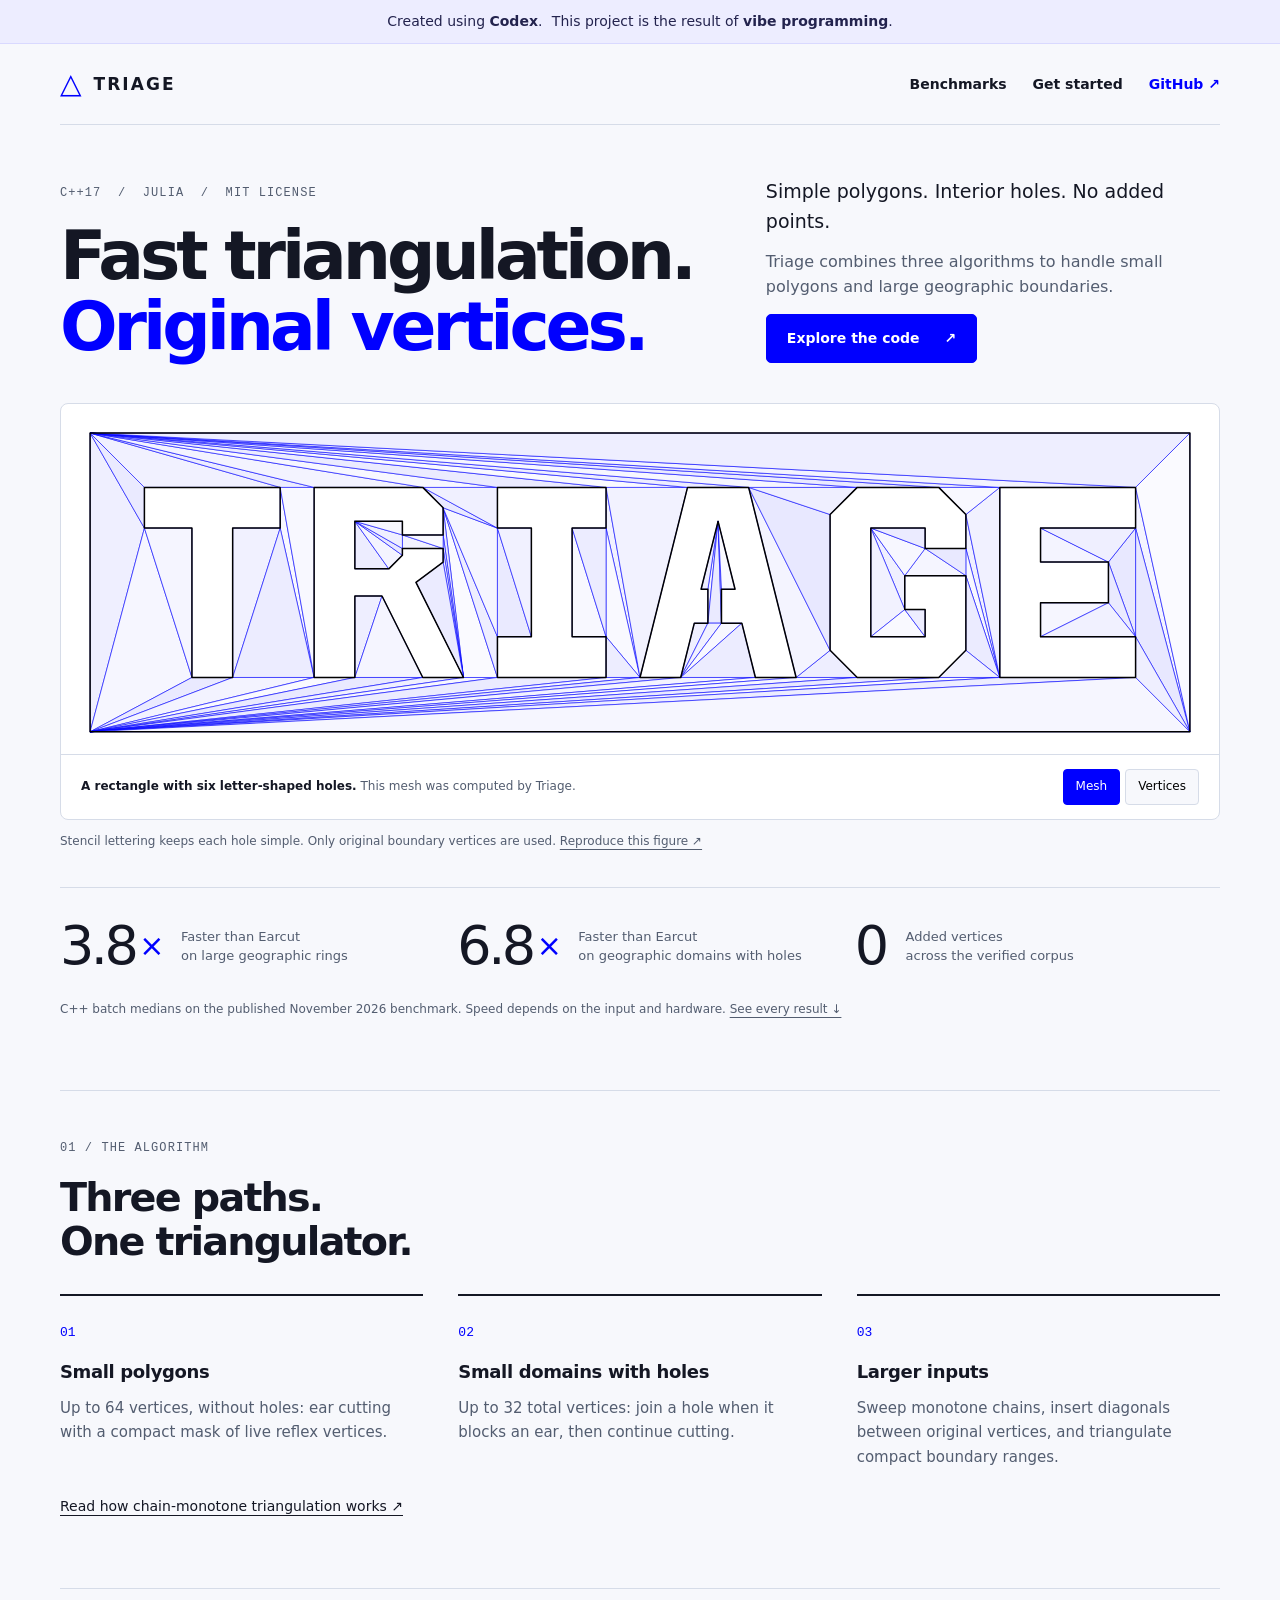
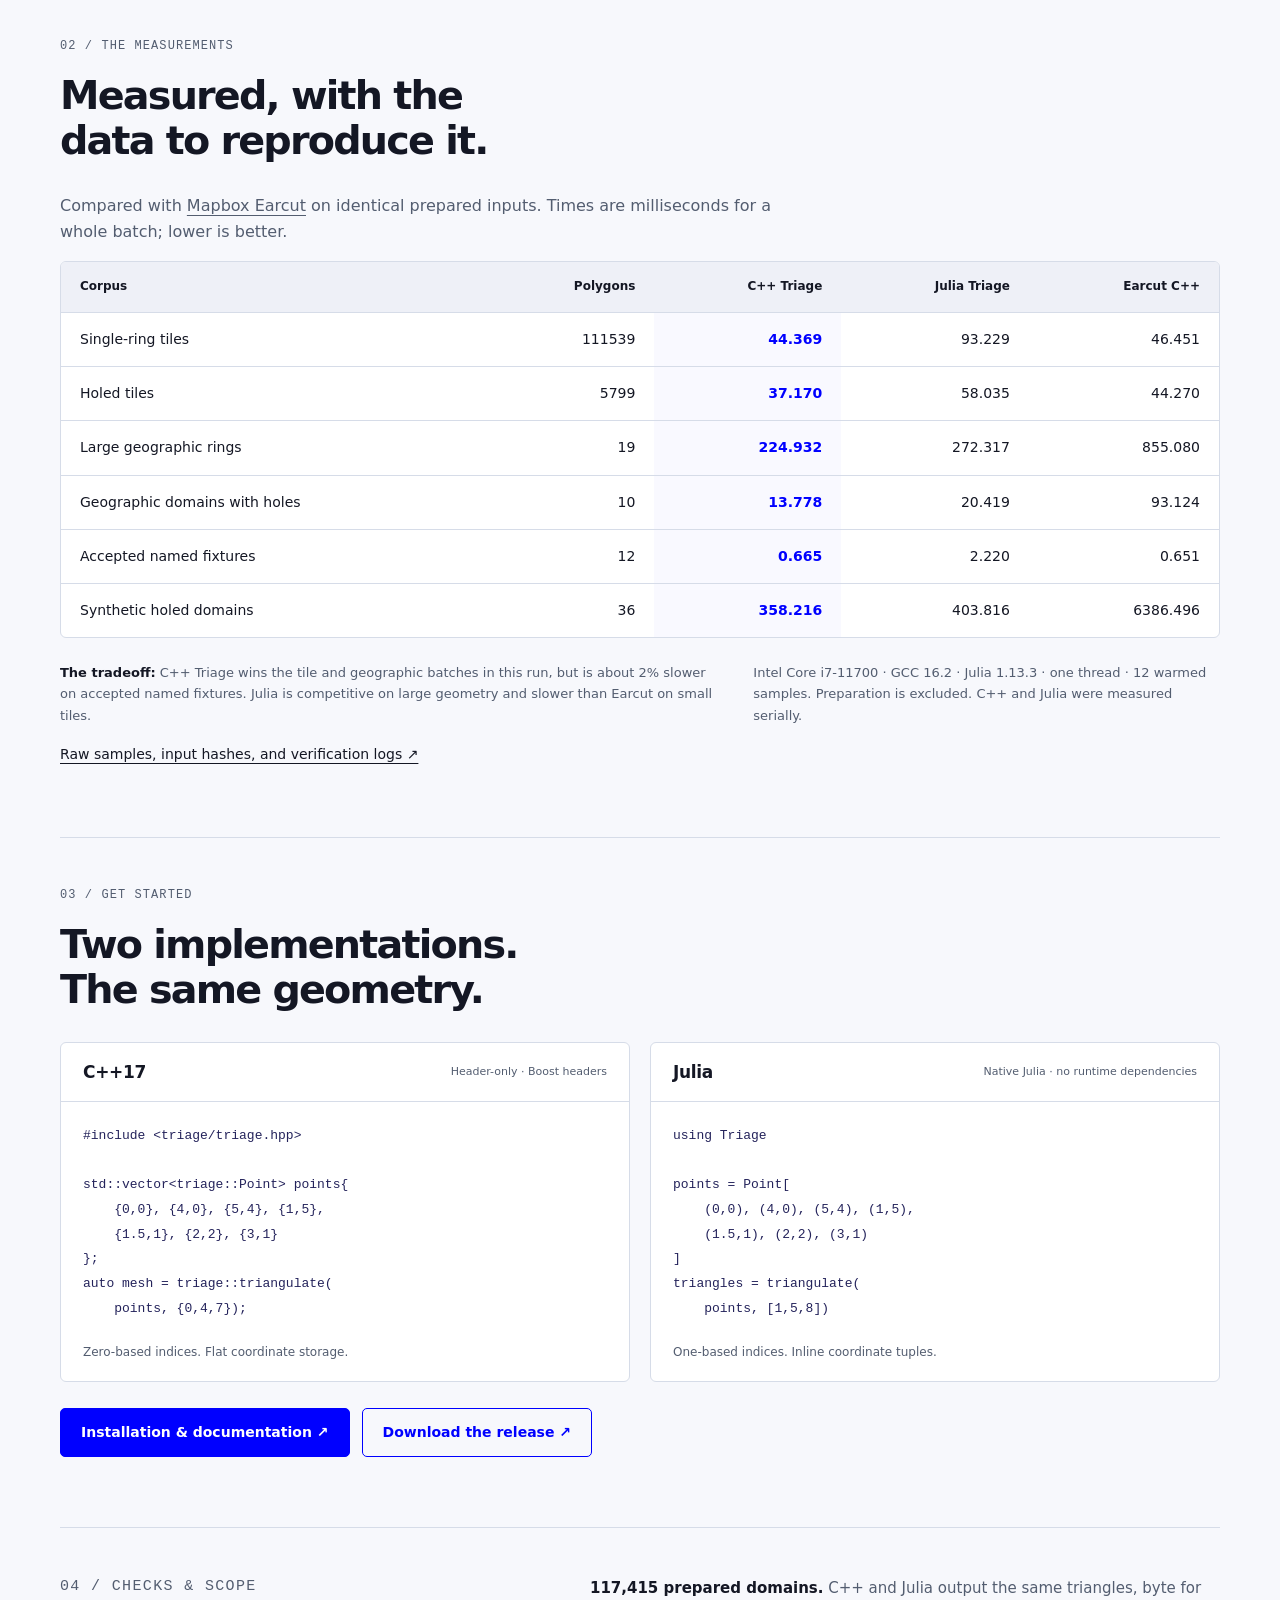
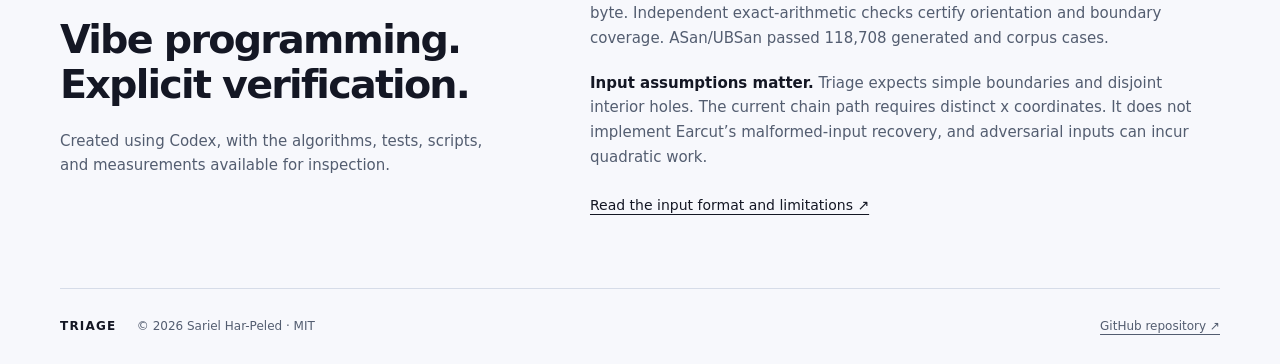
==== docs/index.html @ 186586c7 "Add Triage-computed letter-hole graphic and GitHub Pages site with Codex attribution" ====
<!doctype html>
<html lang="en">
<head>
  <meta charset="utf-8">
  <meta name="viewport" content="width=device-width,initial-scale=1">
  <title>Triage — fast triangulation in C++ and Julia</title>
  <meta name="description" content="Original-vertex polygon triangulation in C++ and Julia. Created using Codex, through vibe programming, with reproducible correctness checks and benchmarks.">
  <meta name="theme-color" content="#f7f8fc">
  <link rel="icon" href="data:image/svg+xml,%3Csvg xmlns='http://www.w3.org/2000/svg' viewBox='0 0 32 32'%3E%3Cpath d='M3 27L16 4l13 23Z' fill='blue'/%3E%3C/svg%3E">
  <link rel="stylesheet" href="assets/site.css">
  <script src="assets/site.js" defer></script>
</head>
<body>
  <div class="attribution"><span>Created using <strong>Codex</strong>.</span> This project is the result of <strong>vibe programming</strong>.</div>
  <div class="page">
    <header>
      <a class="brand" href="./" aria-label="Triage home"><span class="brand-mark" aria-hidden="true">△</span> TRIAGE</a>
      <nav aria-label="Main navigation"><a href="#results">Benchmarks</a><a href="#start">Get started</a><a class="repo-link" href="https://github.com/sarielhp/triage">GitHub ↗</a></nav>
    </header>
    <main>
      <section class="hero" aria-labelledby="title">
        <div class="hero-heading">
          <div><p class="eyebrow">C++17 &nbsp;/&nbsp; JULIA &nbsp;/&nbsp; MIT LICENSE</p><h1 id="title">Fast triangulation.<br><span>Original vertices.</span></h1></div>
          <div class="hero-intro"><p>Simple polygons. Interior holes. No added points.</p><p>Triage combines three algorithms to handle small polygons and large geographic boundaries.</p><a class="button primary" href="https://github.com/sarielhp/triage">Explore the code <span aria-hidden="true">↗</span></a></div>
        </div>
        <figure class="wordmark">
          <div class="drawing"><svg xmlns="http://www.w3.org/2000/svg" viewBox="-0.15 -0.15 40.8 11.3" role="img" aria-labelledby="wordmark-title wordmark-desc">
<title id="wordmark-title">TRIAGE, cut out of a triangulated rectangle</title>
<desc id="wordmark-desc">Six stencil letters are polygon holes. Triage computed 99 triangles using 89 original vertices, with no added points.</desc>
<rect x="0" y="0" width="40.5" height="11" fill="white"/>
<g class="mesh" stroke="blue" stroke-width="0.022" stroke-linejoin="round">
<polygon points="0.0,11.0 2.0,3.5 0.0,0.0" fill="rgb(239,239,255)"/>
<polygon points="0.0,11.0 3.75,9.0 2.0,3.5" fill="rgb(246,246,255)"/>
<polygon points="0.0,11.0 5.25,9.0 3.75,9.0" fill="rgb(234,234,255)"/>
<polygon points="5.25,9.0 7.0,3.5 5.25,3.5" fill="rgb(241,241,255)"/>
<polygon points="7.0,3.5 8.25,9.0 7.0,2.0" fill="rgb(248,248,255)"/>
<polygon points="5.25,9.0 8.25,9.0 7.0,3.5" fill="rgb(236,236,255)"/>
<polygon points="0.0,11.0 8.25,9.0 5.25,9.0" fill="rgb(243,243,255)"/>
<polygon points="0.0,11.0 9.75,9.0 8.25,9.0" fill="rgb(250,250,255)"/>
<polygon points="9.75,9.0 10.75,6.0 9.75,6.0" fill="rgb(238,238,255)"/>
<polygon points="9.75,9.0 12.25,9.0 10.75,6.0" fill="rgb(245,245,255)"/>
<polygon points="0.0,11.0 12.25,9.0 9.75,9.0" fill="rgb(233,233,255)"/>
<polygon points="0.0,11.0 13.75,9.0 12.25,9.0" fill="rgb(240,240,255)"/>
<polygon points="0.0,11.0 15.0,9.0 13.75,9.0" fill="rgb(247,247,255)"/>
<polygon points="0.0,11.0 19.0,9.0 15.0,9.0" fill="rgb(235,235,255)"/>
<polygon points="19.0,3.5 20.25,9.0 19.0,2.0" fill="rgb(242,242,255)"/>
<polygon points="19.0,7.5 20.25,9.0 19.0,3.5" fill="rgb(249,249,255)"/>
<polygon points="19.0,9.0 20.25,9.0 19.0,7.5" fill="rgb(237,237,255)"/>
<polygon points="0.0,11.0 20.25,9.0 19.0,9.0" fill="rgb(244,244,255)"/>
<polygon points="0.0,11.0 21.75,9.0 20.25,9.0" fill="rgb(232,232,255)"/>
<polygon points="21.75,9.0 22.75,7.0 22.25,7.0" fill="rgb(239,239,255)"/>
<polygon points="22.75,7.0 23.125,3.25 22.75,5.75" fill="rgb(246,246,255)"/>
<polygon points="22.75,7.0 23.25,7.0 23.125,3.25" fill="rgb(234,234,255)"/>
<polygon points="21.75,9.0 23.25,7.0 22.75,7.0" fill="rgb(241,241,255)"/>
<polygon points="21.75,9.0 24.0,7.0 23.25,7.0" fill="rgb(248,248,255)"/>
<polygon points="21.75,9.0 24.5,9.0 24.0,7.0" fill="rgb(236,236,255)"/>
<polygon points="0.0,11.0 24.5,9.0 21.75,9.0" fill="rgb(243,243,255)"/>
<polygon points="0.0,11.0 26.0,9.0 24.5,9.0" fill="rgb(250,250,255)"/>
<polygon points="26.0,9.0 28.25,9.0 27.25,8.0" fill="rgb(238,238,255)"/>
<polygon points="0.0,11.0 28.25,9.0 26.0,9.0" fill="rgb(245,245,255)"/>
<polygon points="0.0,11.0 31.25,9.0 28.25,9.0" fill="rgb(233,233,255)"/>
<polygon points="32.25,4.25 33.5,9.0 32.25,3.0" fill="rgb(240,240,255)"/>
<polygon points="32.25,5.25 33.5,9.0 32.25,4.25" fill="rgb(247,247,255)"/>
<polygon points="32.25,8.0 33.5,9.0 32.25,5.25" fill="rgb(235,235,255)"/>
<polygon points="31.25,9.0 33.5,9.0 32.25,8.0" fill="rgb(242,242,255)"/>
<polygon points="0.0,11.0 33.5,9.0 31.25,9.0" fill="rgb(249,249,255)"/>
<polygon points="0.0,11.0 38.5,9.0 33.5,9.0" fill="rgb(237,237,255)"/>
<polygon points="40.5,11.0 38.5,2.0 38.5,3.5" fill="rgb(244,244,255)"/>
<polygon points="40.5,11.0 38.5,3.5 38.5,7.5" fill="rgb(232,232,255)"/>
<polygon points="40.5,11.0 38.5,7.5 38.5,9.0" fill="rgb(239,239,255)"/>
<polygon points="40.5,11.0 38.5,9.0 0.0,11.0" fill="rgb(246,246,255)"/>
<polygon points="0.0,0.0 2.0,3.5 2.0,2.0" fill="rgb(234,234,255)"/>
<polygon points="0.0,0.0 2.0,2.0 7.0,2.0" fill="rgb(241,241,255)"/>
<polygon points="7.0,2.0 8.25,9.0 8.25,2.0" fill="rgb(248,248,255)"/>
<polygon points="0.0,0.0 7.0,2.0 8.25,2.0" fill="rgb(236,236,255)"/>
<polygon points="0.0,0.0 8.25,2.0 12.25,2.0" fill="rgb(243,243,255)"/>
<polygon points="13.0,2.75 13.75,9.0 15.0,9.0" fill="rgb(250,250,255)"/>
<polygon points="13.0,2.75 15.0,9.0 15.0,7.5" fill="rgb(238,238,255)"/>
<polygon points="13.0,2.75 15.0,7.5 15.0,3.5" fill="rgb(245,245,255)"/>
<polygon points="12.25,2.0 13.0,2.75 15.0,3.5" fill="rgb(233,233,255)"/>
<polygon points="12.25,2.0 15.0,3.5 15.0,2.0" fill="rgb(240,240,255)"/>
<polygon points="0.0,0.0 12.25,2.0 15.0,2.0" fill="rgb(247,247,255)"/>
<polygon points="0.0,0.0 15.0,2.0 19.0,2.0" fill="rgb(235,235,255)"/>
<polygon points="19.0,2.0 20.25,9.0 22.0,2.0" fill="rgb(242,242,255)"/>
<polygon points="0.0,0.0 19.0,2.0 22.0,2.0" fill="rgb(249,249,255)"/>
<polygon points="0.0,0.0 22.0,2.0 24.25,2.0" fill="rgb(237,237,255)"/>
<polygon points="24.25,2.0 26.0,9.0 27.25,8.0" fill="rgb(244,244,255)"/>
<polygon points="24.25,2.0 27.25,8.0 27.25,3.0" fill="rgb(232,232,255)"/>
<polygon points="24.25,2.0 27.25,3.0 28.25,2.0" fill="rgb(239,239,255)"/>
<polygon points="0.0,0.0 24.25,2.0 28.25,2.0" fill="rgb(246,246,255)"/>
<polygon points="0.0,0.0 28.25,2.0 31.25,2.0" fill="rgb(234,234,255)"/>
<polygon points="32.25,3.0 33.5,9.0 33.5,2.0" fill="rgb(241,241,255)"/>
<polygon points="31.25,2.0 32.25,3.0 33.5,2.0" fill="rgb(248,248,255)"/>
<polygon points="0.0,0.0 31.25,2.0 33.5,2.0" fill="rgb(236,236,255)"/>
<polygon points="0.0,0.0 33.5,2.0 38.5,2.0" fill="rgb(243,243,255)"/>
<polygon points="40.5,0.0 38.5,2.0 40.5,11.0" fill="rgb(250,250,255)"/>
<polygon points="40.5,0.0 0.0,0.0 38.5,2.0" fill="rgb(238,238,255)"/>
<polygon points="3.75,3.5 2.0,3.5 3.75,9.0" fill="rgb(245,245,255)"/>
<polygon points="13.75,9.0 13.0,2.75 13.0,3.75" fill="rgb(233,233,255)"/>
<polygon points="13.75,9.0 13.0,3.75 13.0,4.25" fill="rgb(240,240,255)"/>
<polygon points="13.75,9.0 13.0,4.25 13.0,4.75" fill="rgb(247,247,255)"/>
<polygon points="13.75,9.0 13.0,4.75 12.0,5.5" fill="rgb(235,235,255)"/>
<polygon points="13.0,4.25 11.5,3.75 11.5,4.25" fill="rgb(242,242,255)"/>
<polygon points="13.0,3.75 11.5,3.75 13.0,4.25" fill="rgb(249,249,255)"/>
<polygon points="11.0,5.0 9.75,3.25 9.75,5.0" fill="rgb(237,237,255)"/>
<polygon points="9.75,3.25 11.0,5.0 11.5,4.5" fill="rgb(244,244,255)"/>
<polygon points="9.75,3.25 11.5,4.5 11.5,4.25" fill="rgb(232,232,255)"/>
<polygon points="9.75,3.25 11.5,4.25 11.5,3.75" fill="rgb(239,239,255)"/>
<polygon points="11.5,3.25 9.75,3.25 11.5,3.75" fill="rgb(246,246,255)"/>
<polygon points="16.25,7.5 15.0,3.5 15.0,7.5" fill="rgb(234,234,255)"/>
<polygon points="16.25,3.5 15.0,3.5 16.25,7.5" fill="rgb(241,241,255)"/>
<polygon points="19.0,7.5 17.75,3.5 17.75,7.5" fill="rgb(248,248,255)"/>
<polygon points="19.0,3.5 17.75,3.5 19.0,7.5" fill="rgb(236,236,255)"/>
<polygon points="23.125,3.25 23.25,7.0 23.25,5.75" fill="rgb(243,243,255)"/>
<polygon points="23.75,5.75 23.125,3.25 23.25,5.75" fill="rgb(250,250,255)"/>
<polygon points="23.125,3.25 22.5,5.75 22.75,5.75" fill="rgb(238,238,255)"/>
<polygon points="32.25,5.25 30.75,4.25 30.0,5.25" fill="rgb(245,245,255)"/>
<polygon points="32.25,4.25 30.75,4.25 32.25,5.25" fill="rgb(233,233,255)"/>
<polygon points="28.75,3.5 30.0,6.5 30.0,5.25" fill="rgb(240,240,255)"/>
<polygon points="28.75,3.5 30.0,5.25 30.75,4.25" fill="rgb(247,247,255)"/>
<polygon points="30.75,3.5 28.75,3.5 30.75,4.25" fill="rgb(235,235,255)"/>
<polygon points="28.75,7.5 30.0,6.5 28.75,3.5" fill="rgb(242,242,255)"/>
<polygon points="30.75,7.5 30.0,6.5 28.75,7.5" fill="rgb(249,249,255)"/>
<polygon points="30.75,6.5 30.0,6.5 30.75,7.5" fill="rgb(237,237,255)"/>
<polygon points="37.5,4.75 35.0,3.5 35.0,4.75" fill="rgb(244,244,255)"/>
<polygon points="38.5,3.5 37.5,4.75 38.5,7.5" fill="rgb(232,232,255)"/>
<polygon points="38.5,3.5 35.0,3.5 37.5,4.75" fill="rgb(239,239,255)"/>
<polygon points="35.0,7.5 37.5,6.25 35.0,6.25" fill="rgb(246,246,255)"/>
<polygon points="38.5,7.5 37.5,4.75 37.5,6.25" fill="rgb(234,234,255)"/>
<polygon points="38.5,7.5 37.5,6.25 35.0,7.5" fill="rgb(241,241,255)"/>
</g><g class="boundary" fill="none" stroke="black" stroke-width="0.055" stroke-linejoin="round">
<polygon points="0.0,11.0 40.5,11.0 40.5,0.0 0.0,0.0"/>
<polygon points="2.0,2.0 7.0,2.0 7.0,3.5 5.25,3.5 5.25,9.0 3.75,9.0 3.75,3.5 2.0,3.5"/>
<polygon points="8.25,2.0 12.25,2.0 13.0,2.75 13.0,3.75 11.5,3.75 11.5,3.25 9.75,3.25 9.75,5.0 11.0,5.0 11.5,4.5 11.5,4.25 13.0,4.25 13.0,4.75 12.0,5.5 13.75,9.0 12.25,9.0 10.75,6.0 9.75,6.0 9.75,9.0 8.25,9.0"/>
<polygon points="15.0,7.5 16.25,7.5 16.25,3.5 15.0,3.5 15.0,2.0 19.0,2.0 19.0,3.5 17.75,3.5 17.75,7.5 19.0,7.5 19.0,9.0 15.0,9.0"/>
<polygon points="22.0,2.0 24.25,2.0 26.0,9.0 24.5,9.0 24.0,7.0 23.25,7.0 23.25,5.75 23.75,5.75 23.125,3.25 22.5,5.75 22.75,5.75 22.75,7.0 22.25,7.0 21.75,9.0 20.25,9.0"/>
<polygon points="32.25,4.25 30.75,4.25 30.75,3.5 28.75,3.5 28.75,7.5 30.75,7.5 30.75,6.5 30.0,6.5 30.0,5.25 32.25,5.25 32.25,8.0 31.25,9.0 28.25,9.0 27.25,8.0 27.25,3.0 28.25,2.0 31.25,2.0 32.25,3.0"/>
<polygon points="33.5,2.0 38.5,2.0 38.5,3.5 35.0,3.5 35.0,4.75 37.5,4.75 37.5,6.25 35.0,6.25 35.0,7.5 38.5,7.5 38.5,9.0 33.5,9.0"/>
</g><g class="vertices" fill="blue" style="display:none">
<circle cx="0.0" cy="11.0" r="0.07"/>
<circle cx="40.5" cy="11.0" r="0.07"/>
<circle cx="40.5" cy="0.0" r="0.07"/>
<circle cx="0.0" cy="0.0" r="0.07"/>
<circle cx="2.0" cy="2.0" r="0.07"/>
<circle cx="7.0" cy="2.0" r="0.07"/>
<circle cx="7.0" cy="3.5" r="0.07"/>
<circle cx="5.25" cy="3.5" r="0.07"/>
<circle cx="5.25" cy="9.0" r="0.07"/>
<circle cx="3.75" cy="9.0" r="0.07"/>
<circle cx="3.75" cy="3.5" r="0.07"/>
<circle cx="2.0" cy="3.5" r="0.07"/>
<circle cx="8.25" cy="2.0" r="0.07"/>
<circle cx="12.25" cy="2.0" r="0.07"/>
<circle cx="13.0" cy="2.75" r="0.07"/>
<circle cx="13.0" cy="3.75" r="0.07"/>
<circle cx="11.5" cy="3.75" r="0.07"/>
<circle cx="11.5" cy="3.25" r="0.07"/>
<circle cx="9.75" cy="3.25" r="0.07"/>
<circle cx="9.75" cy="5.0" r="0.07"/>
<circle cx="11.0" cy="5.0" r="0.07"/>
<circle cx="11.5" cy="4.5" r="0.07"/>
<circle cx="11.5" cy="4.25" r="0.07"/>
<circle cx="13.0" cy="4.25" r="0.07"/>
<circle cx="13.0" cy="4.75" r="0.07"/>
<circle cx="12.0" cy="5.5" r="0.07"/>
<circle cx="13.75" cy="9.0" r="0.07"/>
<circle cx="12.25" cy="9.0" r="0.07"/>
<circle cx="10.75" cy="6.0" r="0.07"/>
<circle cx="9.75" cy="6.0" r="0.07"/>
<circle cx="9.75" cy="9.0" r="0.07"/>
<circle cx="8.25" cy="9.0" r="0.07"/>
<circle cx="15.0" cy="7.5" r="0.07"/>
<circle cx="16.25" cy="7.5" r="0.07"/>
<circle cx="16.25" cy="3.5" r="0.07"/>
<circle cx="15.0" cy="3.5" r="0.07"/>
<circle cx="15.0" cy="2.0" r="0.07"/>
<circle cx="19.0" cy="2.0" r="0.07"/>
<circle cx="19.0" cy="3.5" r="0.07"/>
<circle cx="17.75" cy="3.5" r="0.07"/>
<circle cx="17.75" cy="7.5" r="0.07"/>
<circle cx="19.0" cy="7.5" r="0.07"/>
<circle cx="19.0" cy="9.0" r="0.07"/>
<circle cx="15.0" cy="9.0" r="0.07"/>
<circle cx="22.0" cy="2.0" r="0.07"/>
<circle cx="24.25" cy="2.0" r="0.07"/>
<circle cx="26.0" cy="9.0" r="0.07"/>
<circle cx="24.5" cy="9.0" r="0.07"/>
<circle cx="24.0" cy="7.0" r="0.07"/>
<circle cx="23.25" cy="7.0" r="0.07"/>
<circle cx="23.25" cy="5.75" r="0.07"/>
<circle cx="23.75" cy="5.75" r="0.07"/>
<circle cx="23.125" cy="3.25" r="0.07"/>
<circle cx="22.5" cy="5.75" r="0.07"/>
<circle cx="22.75" cy="5.75" r="0.07"/>
<circle cx="22.75" cy="7.0" r="0.07"/>
<circle cx="22.25" cy="7.0" r="0.07"/>
<circle cx="21.75" cy="9.0" r="0.07"/>
<circle cx="20.25" cy="9.0" r="0.07"/>
<circle cx="32.25" cy="4.25" r="0.07"/>
<circle cx="30.75" cy="4.25" r="0.07"/>
<circle cx="30.75" cy="3.5" r="0.07"/>
<circle cx="28.75" cy="3.5" r="0.07"/>
<circle cx="28.75" cy="7.5" r="0.07"/>
<circle cx="30.75" cy="7.5" r="0.07"/>
<circle cx="30.75" cy="6.5" r="0.07"/>
<circle cx="30.0" cy="6.5" r="0.07"/>
<circle cx="30.0" cy="5.25" r="0.07"/>
<circle cx="32.25" cy="5.25" r="0.07"/>
<circle cx="32.25" cy="8.0" r="0.07"/>
<circle cx="31.25" cy="9.0" r="0.07"/>
<circle cx="28.25" cy="9.0" r="0.07"/>
<circle cx="27.25" cy="8.0" r="0.07"/>
<circle cx="27.25" cy="3.0" r="0.07"/>
<circle cx="28.25" cy="2.0" r="0.07"/>
<circle cx="31.25" cy="2.0" r="0.07"/>
<circle cx="32.25" cy="3.0" r="0.07"/>
<circle cx="33.5" cy="2.0" r="0.07"/>
<circle cx="38.5" cy="2.0" r="0.07"/>
<circle cx="38.5" cy="3.5" r="0.07"/>
<circle cx="35.0" cy="3.5" r="0.07"/>
<circle cx="35.0" cy="4.75" r="0.07"/>
<circle cx="37.5" cy="4.75" r="0.07"/>
<circle cx="37.5" cy="6.25" r="0.07"/>
<circle cx="35.0" cy="6.25" r="0.07"/>
<circle cx="35.0" cy="7.5" r="0.07"/>
<circle cx="38.5" cy="7.5" r="0.07"/>
<circle cx="38.5" cy="9.0" r="0.07"/>
<circle cx="33.5" cy="9.0" r="0.07"/>
</g></svg>
</div>
          <figcaption><span><strong>A rectangle with six letter-shaped holes.</strong> This mesh was computed by Triage.</span><span class="mesh-controls" hidden><button type="button" id="mesh-toggle" aria-pressed="true">Mesh</button><button type="button" id="vertices-toggle" aria-pressed="false">Vertices</button></span></figcaption>
        </figure>
        <p class="figure-note">Stencil lettering keeps each hole simple. Only original boundary vertices are used. <a href="https://github.com/sarielhp/triage/blob/main/julia/figures/triage-wordmark.jl">Reproduce this figure ↗</a></p>
        <div class="stats">
          <div><span class="stat-number">3.8<span>×</span></span><p>Faster than Earcut<br>on large geographic rings</p></div>
          <div><span class="stat-number">6.8<span>×</span></span><p>Faster than Earcut<br>on geographic domains with holes</p></div>
          <div><span class="stat-number">0</span><p>Added vertices<br>across the verified corpus</p></div>
        </div>
        <p class="measurement-note">C++ batch medians on the published November 2026 benchmark. Speed depends on the input and hardware. <a href="#results">See every result ↓</a></p>
      </section>
      <section id="method" class="section" aria-labelledby="method-title">
        <div class="section-heading"><p class="eyebrow">01 / THE ALGORITHM</p><h2 id="method-title">Three paths.<br>One triangulator.</h2></div>
        <div class="methods">
          <article><span class="method-number">01</span><h3>Small polygons</h3><p>Up to 64 vertices, without holes: ear cutting with a compact mask of live reflex vertices.</p></article>
          <article><span class="method-number">02</span><h3>Small domains with holes</h3><p>Up to 32 total vertices: join a hole when it blocks an ear, then continue cutting.</p></article>
          <article><span class="method-number">03</span><h3>Larger inputs</h3><p>Sweep monotone chains, insert diagonals between original vertices, and triangulate compact boundary ranges.</p></article>
        </div>
        <p class="section-link"><a href="https://github.com/sarielhp/triage/blob/main/docs/algorithm.md">Read how chain-monotone triangulation works ↗</a></p>
      </section>
      <section id="results" class="section" aria-labelledby="results-title">
        <div class="section-heading"><p class="eyebrow">02 / THE MEASUREMENTS</p><h2 id="results-title">Measured, with the<br>data to reproduce it.</h2></div>
        <p class="lead">Compared with <a href="https://github.com/mapbox/earcut.hpp">Mapbox Earcut</a> on identical prepared inputs. Times are milliseconds for a whole batch; lower is better.</p>
        <div class="table-scroll" tabindex="0" role="region" aria-label="Benchmark results; scroll horizontally on small screens"><table><thead><tr><th scope="col">Corpus</th><th scope="col">Polygons</th><th scope="col">C++ Triage</th><th scope="col">Julia Triage</th><th scope="col">Earcut C++</th></tr></thead><tbody><tr><th scope="row">Single-ring tiles</th><td>111539</td><td>44.369</td><td>93.229</td><td>46.451</td></tr>
<tr><th scope="row">Holed tiles</th><td>5799</td><td>37.170</td><td>58.035</td><td>44.270</td></tr>
<tr><th scope="row">Large geographic rings</th><td>19</td><td>224.932</td><td>272.317</td><td>855.080</td></tr>
<tr><th scope="row">Geographic domains with holes</th><td>10</td><td>13.778</td><td>20.419</td><td>93.124</td></tr>
<tr><th scope="row">Accepted named fixtures</th><td>12</td><td>0.665</td><td>2.220</td><td>0.651</td></tr>
<tr><th scope="row">Synthetic holed domains</th><td>36</td><td>358.216</td><td>403.816</td><td>6386.496</td></tr></tbody></table></div>
        <div class="benchmark-notes"><p><strong>The tradeoff:</strong> C++ Triage wins the tile and geographic batches in this run, but is about 2% slower on accepted named fixtures. Julia is competitive on large geometry and slower than Earcut on small tiles.</p><p>Intel Core i7-11700 · GCC 16.2 · Julia 1.13.3 · one thread · 12 warmed samples. Preparation is excluded. C++ and Julia were measured serially.</p></div>
        <a class="text-link" href="https://github.com/sarielhp/triage/tree/main/results/2026-11-15">Raw samples, input hashes, and verification logs ↗</a>
      </section>
      <section id="start" class="section" aria-labelledby="start-title">
        <div class="section-heading"><p class="eyebrow">03 / GET STARTED</p><h2 id="start-title">Two implementations.<br>The same geometry.</h2></div>
        <div class="code-grid">
          <article class="code-card"><div class="code-title"><h3>C++17</h3><span>Header-only · Boost headers</span></div><pre><code>#include &lt;triage/triage.hpp&gt;

std::vector&lt;triage::Point&gt; points{
    {0,0}, {4,0}, {5,4}, {1,5},
    {1.5,1}, {2,2}, {3,1}
};
auto mesh = triage::triangulate(
    points, {0,4,7});</code></pre><p>Zero-based indices. Flat coordinate storage.</p></article>
          <article class="code-card"><div class="code-title"><h3>Julia</h3><span>Native Julia · no runtime dependencies</span></div><pre><code>using Triage

points = Point[
    (0,0), (4,0), (5,4), (1,5),
    (1.5,1), (2,2), (3,1)
]
triangles = triangulate(
    points, [1,5,8])</code></pre><p>One-based indices. Inline coordinate tuples.</p></article>
        </div>
        <div class="start-links"><a class="button primary" href="https://github.com/sarielhp/triage#cpp">Installation & documentation ↗</a><a class="button secondary" href="https://github.com/sarielhp/triage/releases/latest">Download the release ↗</a></div>
      </section>
      <section class="verification section" aria-labelledby="verification-title">
        <div><p class="eyebrow">04 / CHECKS & SCOPE</p><h2 id="verification-title">Vibe programming.<br>Explicit verification.</h2><p>Created using Codex, with the algorithms, tests, scripts, and measurements available for inspection.</p></div>
        <div class="verification-details"><p><strong>117,415 prepared domains.</strong> C++ and Julia output the same triangles, byte for byte. Independent exact-arithmetic checks certify orientation and boundary coverage. ASan/UBSan passed 118,708 generated and corpus cases.</p><p><strong>Input assumptions matter.</strong> Triage expects simple boundaries and disjoint interior holes. The current chain path requires distinct x coordinates. It does not implement Earcut’s malformed-input recovery, and adversarial inputs can incur quadratic work.</p><a href="https://github.com/sarielhp/triage#input-format">Read the input format and limitations ↗</a></div>
      </section>
    </main>
    <footer><p>TRIAGE <span>© 2026 Sariel Har-Peled · MIT</span></p><a href="https://github.com/sarielhp/triage">GitHub repository ↗</a></footer>
  </div>
</body>
</html>
---- docs/assets/site.css ----
:root{--paper:#f7f8fc;--ink:#141724;--muted:#535d70;--line:#d6dce8;--blue:#0000ff;--soft:#ededff;--mono:ui-monospace,SFMono-Regular,Consolas,monospace}
*{box-sizing:border-box}html{scroll-behavior:smooth;scroll-padding-top:24px}body{margin:0;background:var(--paper);color:var(--ink);font:17px/1.65 system-ui,-apple-system,BlinkMacSystemFont,"Segoe UI",sans-serif}a{color:inherit;text-underline-offset:4px}a:hover{color:var(--blue)}button,a{-webkit-tap-highlight-color:transparent}a:focus-visible,button:focus-visible,[tabindex]:focus-visible{outline:3px solid var(--blue);outline-offset:5px}button{font:inherit}button,a{touch-action:manipulation}.attribution{padding:10px 24px;text-align:center;background:var(--soft);border-bottom:1px solid #d9d9ff;font-size:14px;color:#23234e}.attribution span{margin-right:5px}.page{max-width:1240px;margin:auto;padding:0 40px}header{display:flex;align-items:center;justify-content:space-between;padding:26px 0;border-bottom:1px solid var(--line)}.brand{text-decoration:none;font-weight:800;letter-spacing:.12em;display:flex;gap:10px;align-items:center}.brand-mark{color:var(--blue);font-size:28px;line-height:1}nav{display:flex;gap:26px;font-size:14px;font-weight:600}nav a{text-decoration:none}.repo-link{color:var(--blue)}.hero{padding:52px 0 0}.hero-heading{display:grid;grid-template-columns:1.4fr 1fr;align-items:end;gap:70px;margin-bottom:40px}.eyebrow{font:12px/1.5 var(--mono);letter-spacing:.09em;color:var(--muted);margin:0 0 18px}h1,h2,h3,p{margin-top:0}h1{font-size:clamp(38px,5.3vw,70px);line-height:1.05;letter-spacing:-.06em;margin-bottom:0;font-weight:700}h1 span{color:var(--blue)}.hero-intro p{font-size:16px;line-height:1.55;color:var(--muted);margin-bottom:14px}.hero-intro p:first-child{color:var(--ink);font-size:19px;font-weight:500}.button{display:inline-flex;align-items:center;justify-content:space-between;gap:25px;padding:12px 20px;font-size:14px;font-weight:650;text-decoration:none;border:1px solid var(--blue);border-radius:5px;min-height:46px}.primary{color:white;background:var(--blue)}.primary:hover{background:#2424dd;color:white}.secondary{background:transparent;color:var(--blue)}.secondary:hover{background:var(--soft)}.wordmark{margin:0;border:1px solid var(--line);border-radius:8px;overflow:hidden;background:white}.drawing{padding:25px 25px 18px}.drawing svg{display:block;width:100%;height:auto}.drawing .mesh{transition:opacity .2s}.drawing.mesh-hidden .mesh{opacity:0}.drawing.points-visible .vertices{display:initial!important}figcaption{border-top:1px solid var(--line);padding:14px 20px;display:flex;justify-content:space-between;gap:20px;align-items:center;color:var(--muted);font-size:12px}figcaption strong{color:var(--ink);font-weight:600}.mesh-controls{display:flex;gap:5px;flex-shrink:0}.mesh-controls[hidden]{display:none}.mesh-controls button{background:var(--paper);border:1px solid var(--line);border-radius:4px;padding:6px 12px;cursor:pointer;font-size:12px;min-height:36px}.mesh-controls button[aria-pressed=true]{background:var(--blue);color:white;border-color:var(--blue)}.figure-note{font-size:12px;color:var(--muted);margin:12px 0 36px}.figure-note a{white-space:nowrap}.stats{display:grid;grid-template-columns:1fr 1fr 1fr;gap:32px;border-top:1px solid var(--line);padding-top:28px}.stats>div{display:flex;align-items:center;gap:20px}.stat-number{font-size:54px;letter-spacing:-.065em;line-height:1.1;white-space:nowrap}.stat-number span{font-size:30px;vertical-align:8px;color:var(--blue);padding-left:4px}.stats p{font-size:13px;line-height:1.5;color:var(--muted);margin:0}.measurement-note{margin:24px 0 0;font-size:12px;color:var(--muted)}.section{border-top:1px solid var(--line);margin-top:70px;padding-top:48px}.section-heading{margin-bottom:30px}h2{font-size:clamp(30px,3.1vw,43px);letter-spacing:-.045em;line-height:1.13;margin-bottom:0}h3{font-size:18px;letter-spacing:-.02em;line-height:1.3;margin:16px 0 12px}.methods{display:grid;grid-template-columns:repeat(3,1fr);gap:35px}.methods article{border-top:2px solid var(--ink);padding-top:20px}.methods p{font-size:15px;color:var(--muted);line-height:1.65;margin:0}.method-number{font:13px var(--mono);color:var(--blue)}.section-link,.text-link{font-size:14px}.section-link{margin:25px 0 0}.lead{max-width:720px;font-size:16px;color:var(--muted)}.table-scroll{overflow-x:auto;border:1px solid var(--line);border-radius:6px;background:white}table{width:100%;border-collapse:collapse;font-size:14px;white-space:nowrap;text-align:right}th,td{padding:15px 19px;border-bottom:1px solid var(--line)}thead th{background:#eef0f7;font-size:12px;font-weight:600}td:first-child,th:first-child{text-align:left}tbody th{font-weight:500}tbody tr:last-child td,tbody tr:last-child th{border-bottom:0}td{font-variant-numeric:tabular-nums}td:nth-child(3){color:var(--blue);font-weight:650;background:#f9f9ff}.benchmark-notes{display:grid;grid-template-columns:1.4fr 1fr;gap:40px;margin-top:24px}.benchmark-notes p{font-size:13px;color:var(--muted);line-height:1.65}.benchmark-notes strong{color:var(--ink)}.code-grid{display:grid;grid-template-columns:1fr 1fr;gap:20px}.code-card{border:1px solid var(--line);border-radius:6px;overflow:hidden;background:white}.code-title{padding:18px 22px;border-bottom:1px solid var(--line);display:flex;align-items:center;justify-content:space-between;gap:10px}.code-title h3{margin:0;font-size:17px}.code-title span{font-size:11px;color:var(--muted)}pre{margin:0;padding:22px;overflow-x:auto;font:13px/1.9 var(--mono);color:#24235b}.code-card>p{font-size:12px;color:var(--muted);margin:0;padding:0 22px 18px}.start-links{display:flex;gap:12px;flex-wrap:wrap;margin-top:26px}.verification{display:grid;grid-template-columns:1fr 1.4fr;gap:80px}.verification h2{margin-bottom:22px}.verification p{font-size:15px;color:var(--muted)}.verification-details p{margin-bottom:20px}.verification strong{color:var(--ink)}.verification-details a{font-size:14px}footer{display:flex;justify-content:space-between;align-items:center;gap:20px;border-top:1px solid var(--line);padding:28px 0;margin-top:70px;font-size:12px}footer p{font-weight:700;letter-spacing:.1em;margin:0}footer span{color:var(--muted);font-weight:400;letter-spacing:normal;margin-left:15px}footer a{color:var(--muted)}
@media(max-width:850px){.page{padding:0 24px}.hero-heading{gap:30px}.stats>div{display:block}.stats p{margin-top:10px}.stat-number{font-size:46px}.code-grid{grid-template-columns:1fr}.methods{gap:22px}.verification{gap:35px}.code-title span{font-size:12px}}
@media(max-width:600px){body{font-size:16px}.page{padding:0 18px}.attribution{font-size:12px;padding:9px 18px}.attribution span{display:block}header{padding:20px 0}nav{gap:18px;font-size:12px}nav a:first-child{display:none}.brand{font-size:15px}.hero{padding-top:34px}.hero-heading{grid-template-columns:1fr;gap:22px;margin-bottom:28px}h1{font-size:46px}.hero-intro p{max-width:410px;font-size:15px}.hero-intro p:first-child{font-size:17px}.drawing{padding:14px 9px}figcaption{flex-direction:column;align-items:flex-start;gap:10px;padding:12px}.figure-note{font-size:11px}.stats{gap:10px;padding-top:22px}.stat-number{font-size:38px}.stat-number span{font-size:22px;vertical-align:4px}.stats p{font-size:11px}.measurement-note{font-size:11px}.section{margin-top:48px;padding-top:32px}.methods{grid-template-columns:1fr;gap:25px}.methods h3{margin-top:10px}.methods article{padding-top:14px}.benchmark-notes{grid-template-columns:1fr;gap:0}th,td{padding:12px 14px}.code-title{padding:16px}.code-title span{font-size:10px}pre{font-size:12px;padding:16px}.verification{grid-template-columns:1fr;gap:15px}footer{align-items:flex-start;flex-direction:column;margin-top:40px}footer span{display:block;margin:8px 0 0}.button{font-size:13px}}
@media(prefers-reduced-motion:reduce){html{scroll-behavior:auto}.drawing .mesh{transition:none}}
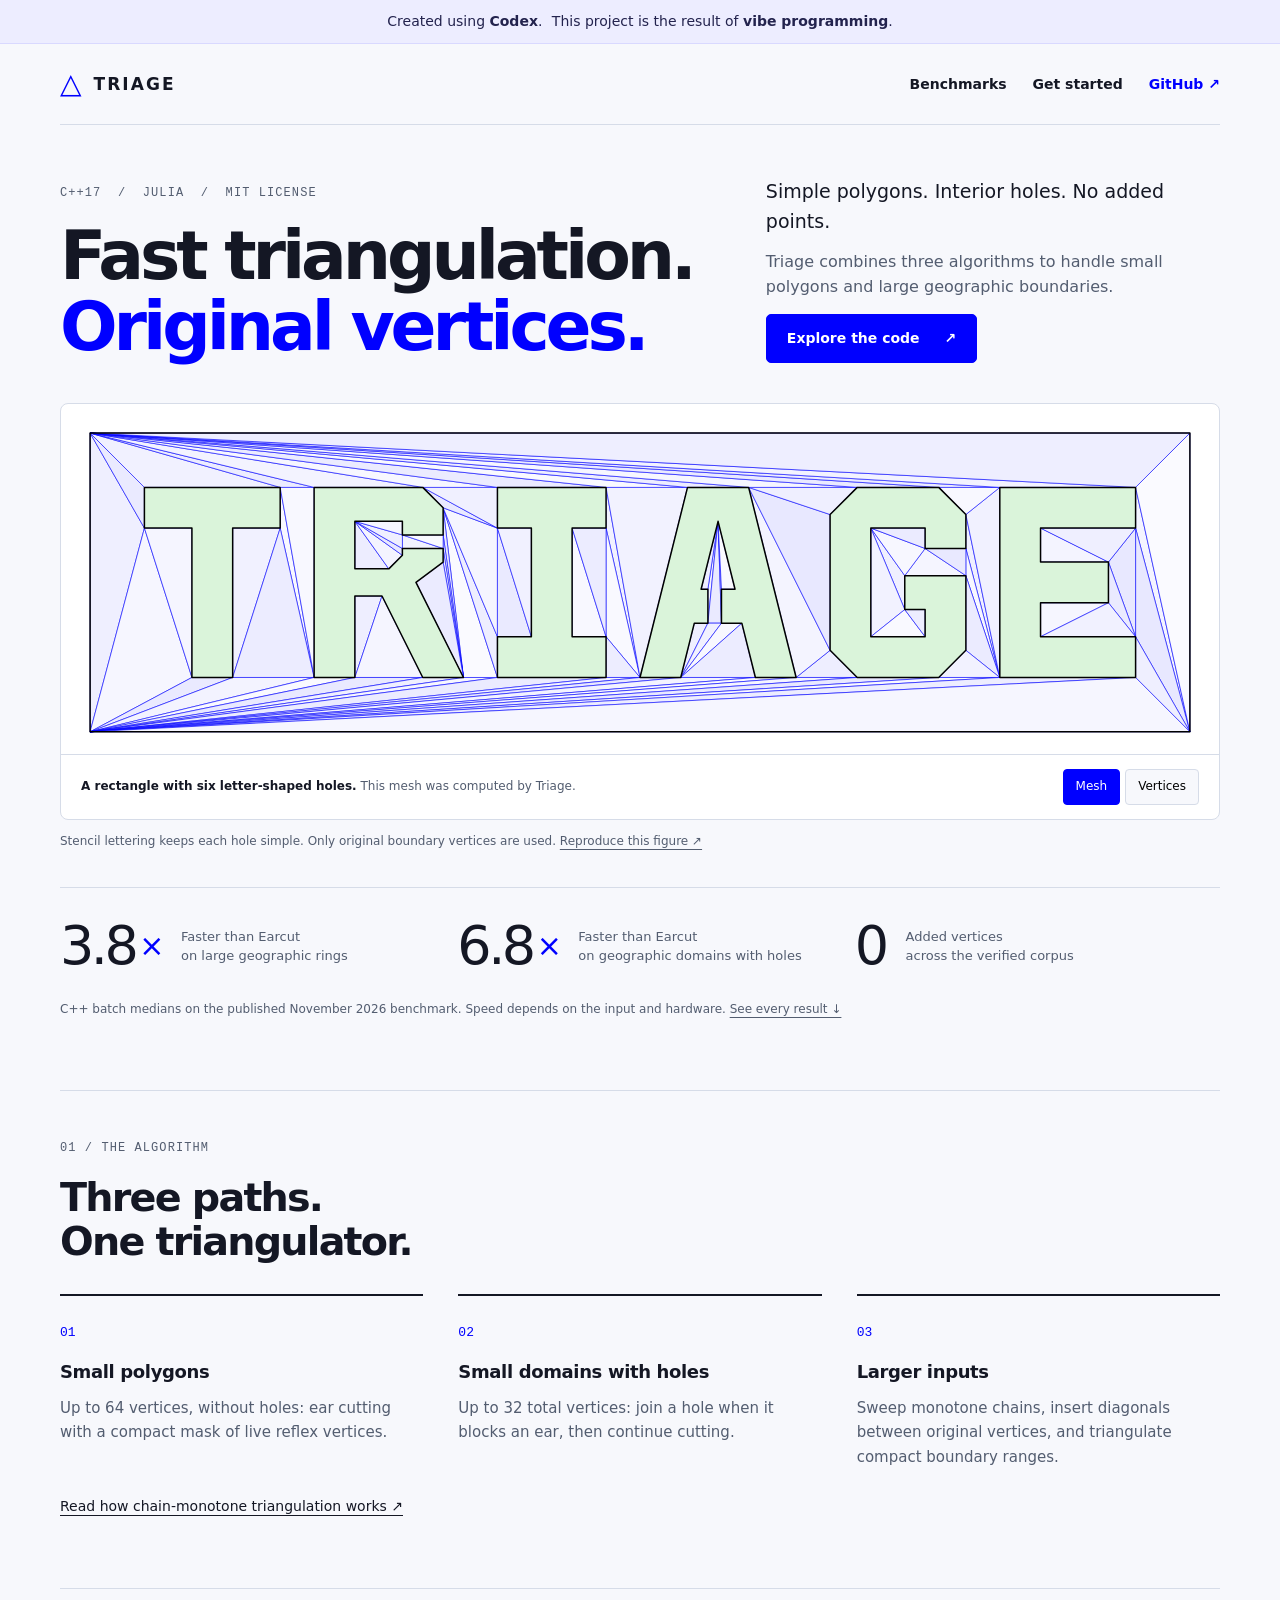
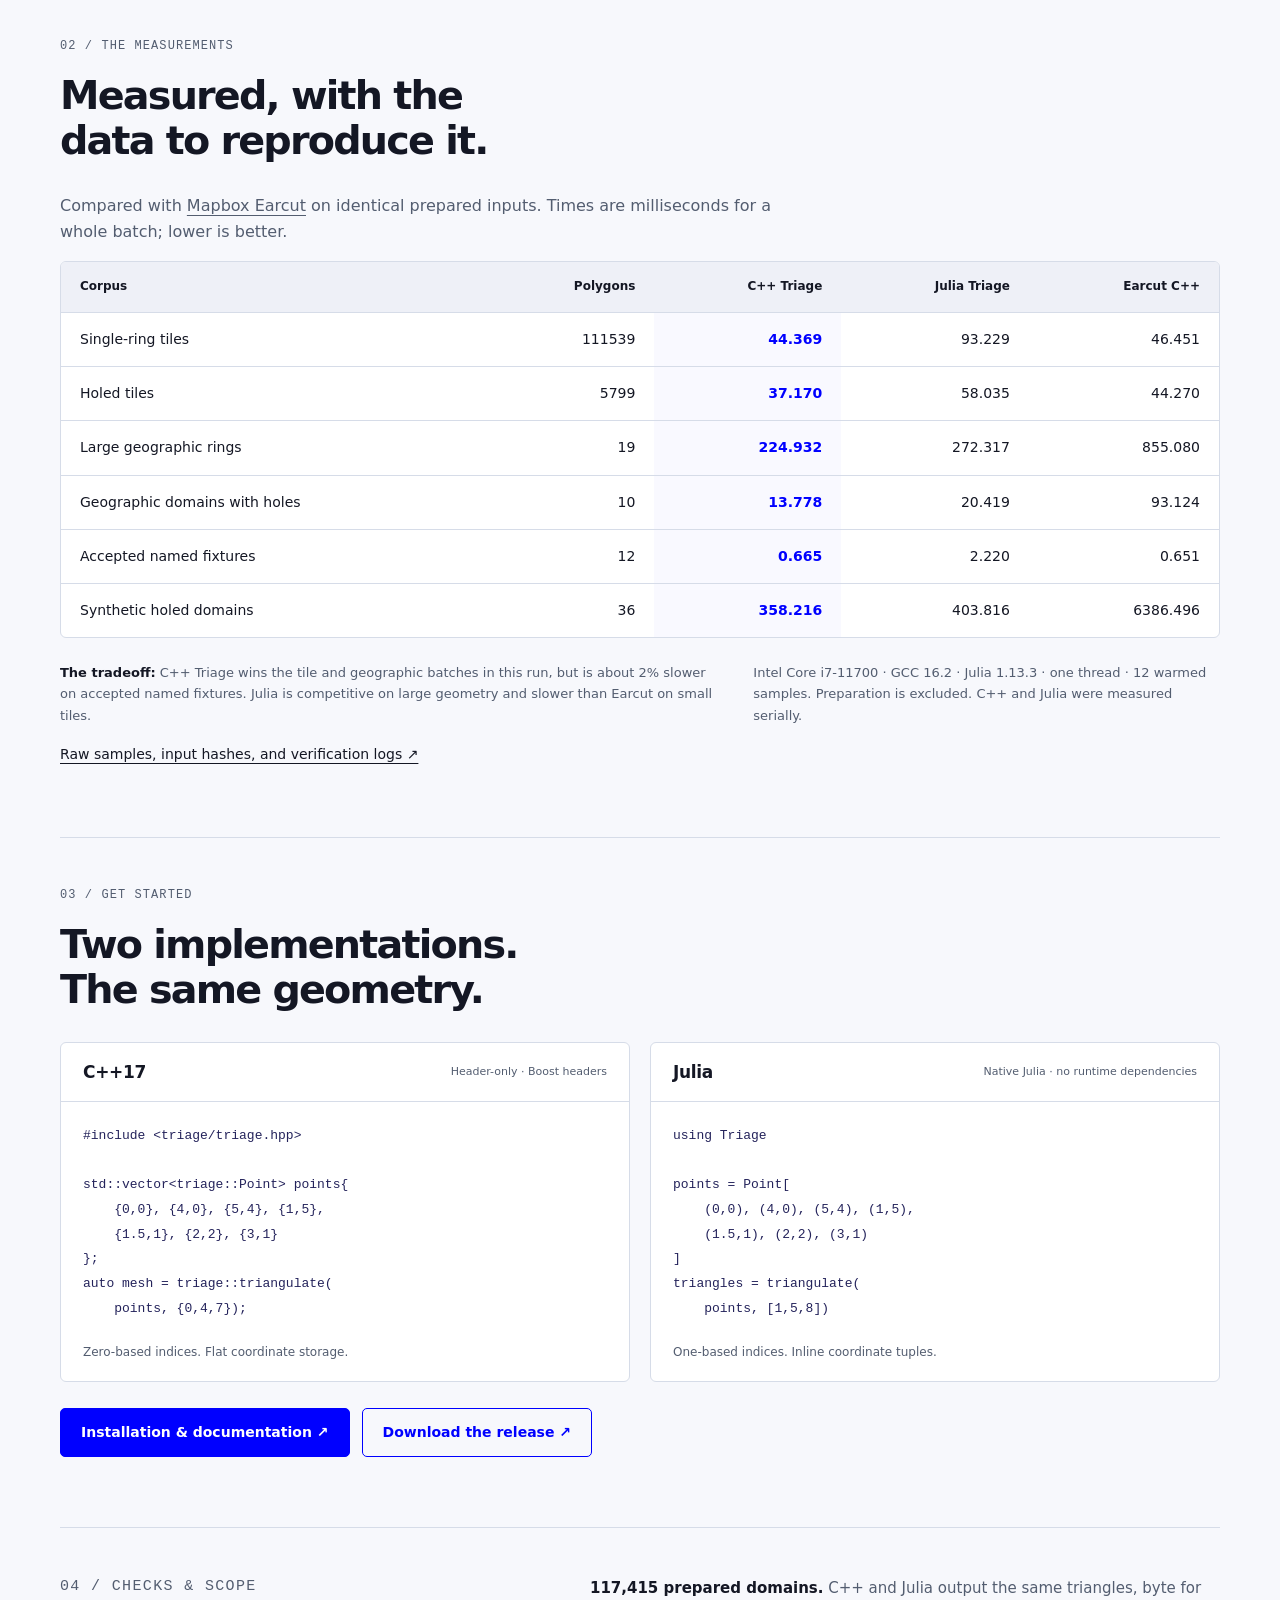
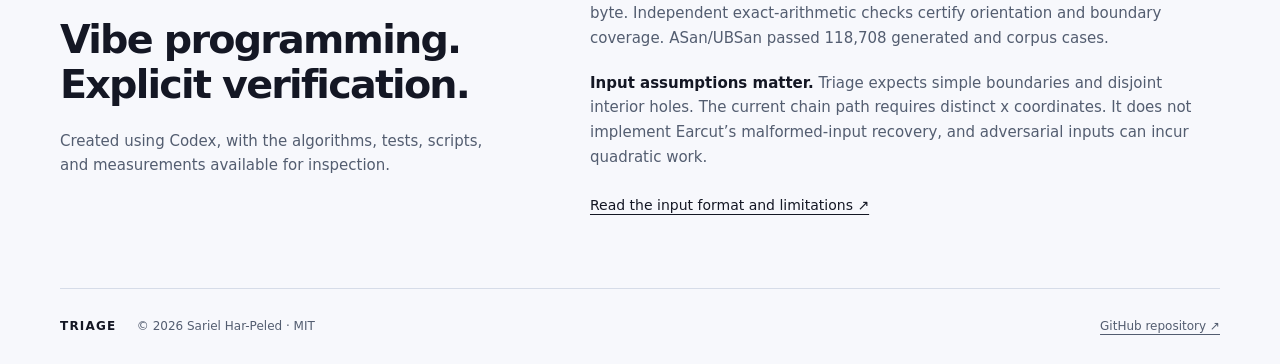
==== commit e4467e65: "Shade the letter-shaped holes light green in the Triage graphic" ====
--- a/docs/index.html
+++ b/docs/index.html
@@ -129,13 +129,13 @@
 <polygon points="38.5,7.5 37.5,4.75 37.5,6.25" fill="rgb(234,234,255)"/>
 <polygon points="38.5,7.5 37.5,6.25 35.0,7.5" fill="rgb(241,241,255)"/>
 </g><g class="boundary" fill="none" stroke="black" stroke-width="0.055" stroke-linejoin="round">
-<polygon points="0.0,11.0 40.5,11.0 40.5,0.0 0.0,0.0"/>
-<polygon points="2.0,2.0 7.0,2.0 7.0,3.5 5.25,3.5 5.25,9.0 3.75,9.0 3.75,3.5 2.0,3.5"/>
-<polygon points="8.25,2.0 12.25,2.0 13.0,2.75 13.0,3.75 11.5,3.75 11.5,3.25 9.75,3.25 9.75,5.0 11.0,5.0 11.5,4.5 11.5,4.25 13.0,4.25 13.0,4.75 12.0,5.5 13.75,9.0 12.25,9.0 10.75,6.0 9.75,6.0 9.75,9.0 8.25,9.0"/>
-<polygon points="15.0,7.5 16.25,7.5 16.25,3.5 15.0,3.5 15.0,2.0 19.0,2.0 19.0,3.5 17.75,3.5 17.75,7.5 19.0,7.5 19.0,9.0 15.0,9.0"/>
-<polygon points="22.0,2.0 24.25,2.0 26.0,9.0 24.5,9.0 24.0,7.0 23.25,7.0 23.25,5.75 23.75,5.75 23.125,3.25 22.5,5.75 22.75,5.75 22.75,7.0 22.25,7.0 21.75,9.0 20.25,9.0"/>
-<polygon points="32.25,4.25 30.75,4.25 30.75,3.5 28.75,3.5 28.75,7.5 30.75,7.5 30.75,6.5 30.0,6.5 30.0,5.25 32.25,5.25 32.25,8.0 31.25,9.0 28.25,9.0 27.25,8.0 27.25,3.0 28.25,2.0 31.25,2.0 32.25,3.0"/>
-<polygon points="33.5,2.0 38.5,2.0 38.5,3.5 35.0,3.5 35.0,4.75 37.5,4.75 37.5,6.25 35.0,6.25 35.0,7.5 38.5,7.5 38.5,9.0 33.5,9.0"/>
+<polygon points="0.0,11.0 40.5,11.0 40.5,0.0 0.0,0.0" fill="none"/>
+<polygon points="2.0,2.0 7.0,2.0 7.0,3.5 5.25,3.5 5.25,9.0 3.75,9.0 3.75,3.5 2.0,3.5" fill="#daf4da"/>
+<polygon points="8.25,2.0 12.25,2.0 13.0,2.75 13.0,3.75 11.5,3.75 11.5,3.25 9.75,3.25 9.75,5.0 11.0,5.0 11.5,4.5 11.5,4.25 13.0,4.25 13.0,4.75 12.0,5.5 13.75,9.0 12.25,9.0 10.75,6.0 9.75,6.0 9.75,9.0 8.25,9.0" fill="#daf4da"/>
+<polygon points="15.0,7.5 16.25,7.5 16.25,3.5 15.0,3.5 15.0,2.0 19.0,2.0 19.0,3.5 17.75,3.5 17.75,7.5 19.0,7.5 19.0,9.0 15.0,9.0" fill="#daf4da"/>
+<polygon points="22.0,2.0 24.25,2.0 26.0,9.0 24.5,9.0 24.0,7.0 23.25,7.0 23.25,5.75 23.75,5.75 23.125,3.25 22.5,5.75 22.75,5.75 22.75,7.0 22.25,7.0 21.75,9.0 20.25,9.0" fill="#daf4da"/>
+<polygon points="32.25,4.25 30.75,4.25 30.75,3.5 28.75,3.5 28.75,7.5 30.75,7.5 30.75,6.5 30.0,6.5 30.0,5.25 32.25,5.25 32.25,8.0 31.25,9.0 28.25,9.0 27.25,8.0 27.25,3.0 28.25,2.0 31.25,2.0 32.25,3.0" fill="#daf4da"/>
+<polygon points="33.5,2.0 38.5,2.0 38.5,3.5 35.0,3.5 35.0,4.75 37.5,4.75 37.5,6.25 35.0,6.25 35.0,7.5 38.5,7.5 38.5,9.0 33.5,9.0" fill="#daf4da"/>
 </g><g class="vertices" fill="blue" style="display:none">
 <circle cx="0.0" cy="11.0" r="0.07"/>
 <circle cx="40.5" cy="11.0" r="0.07"/>
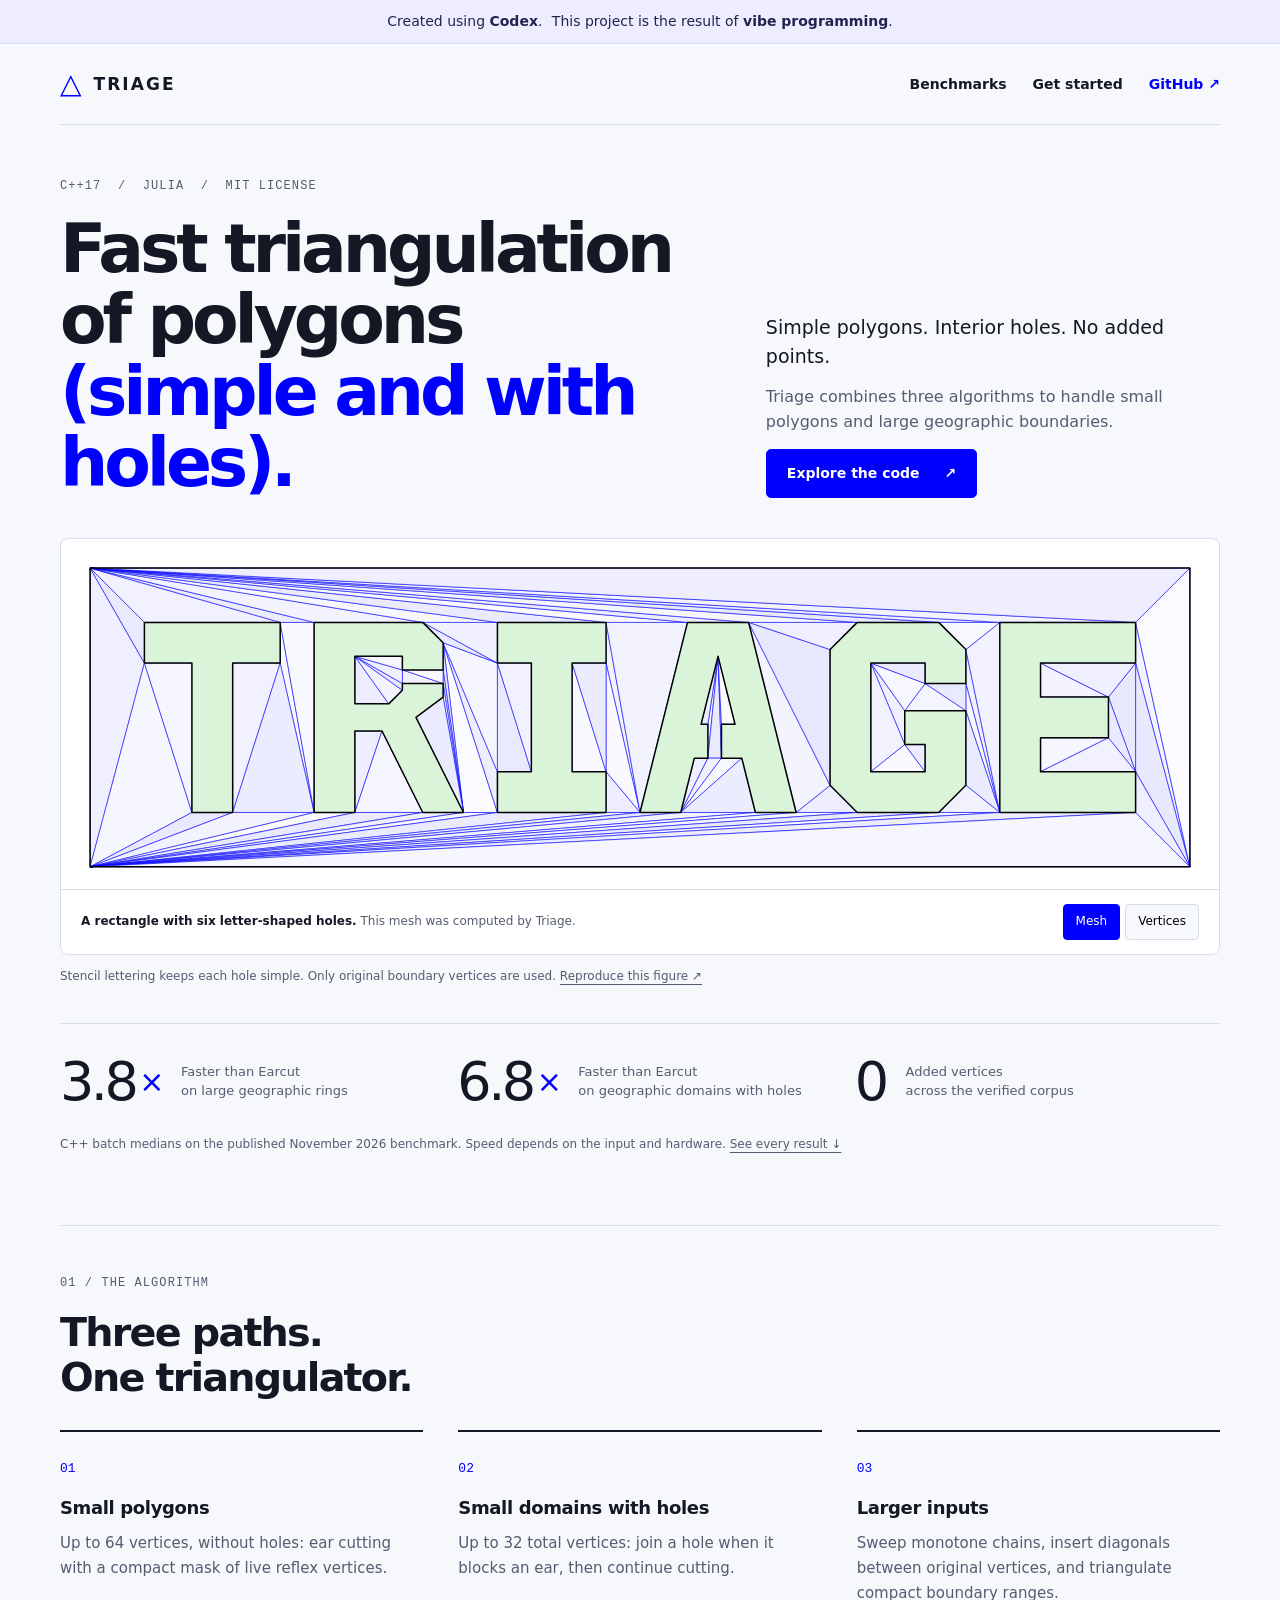
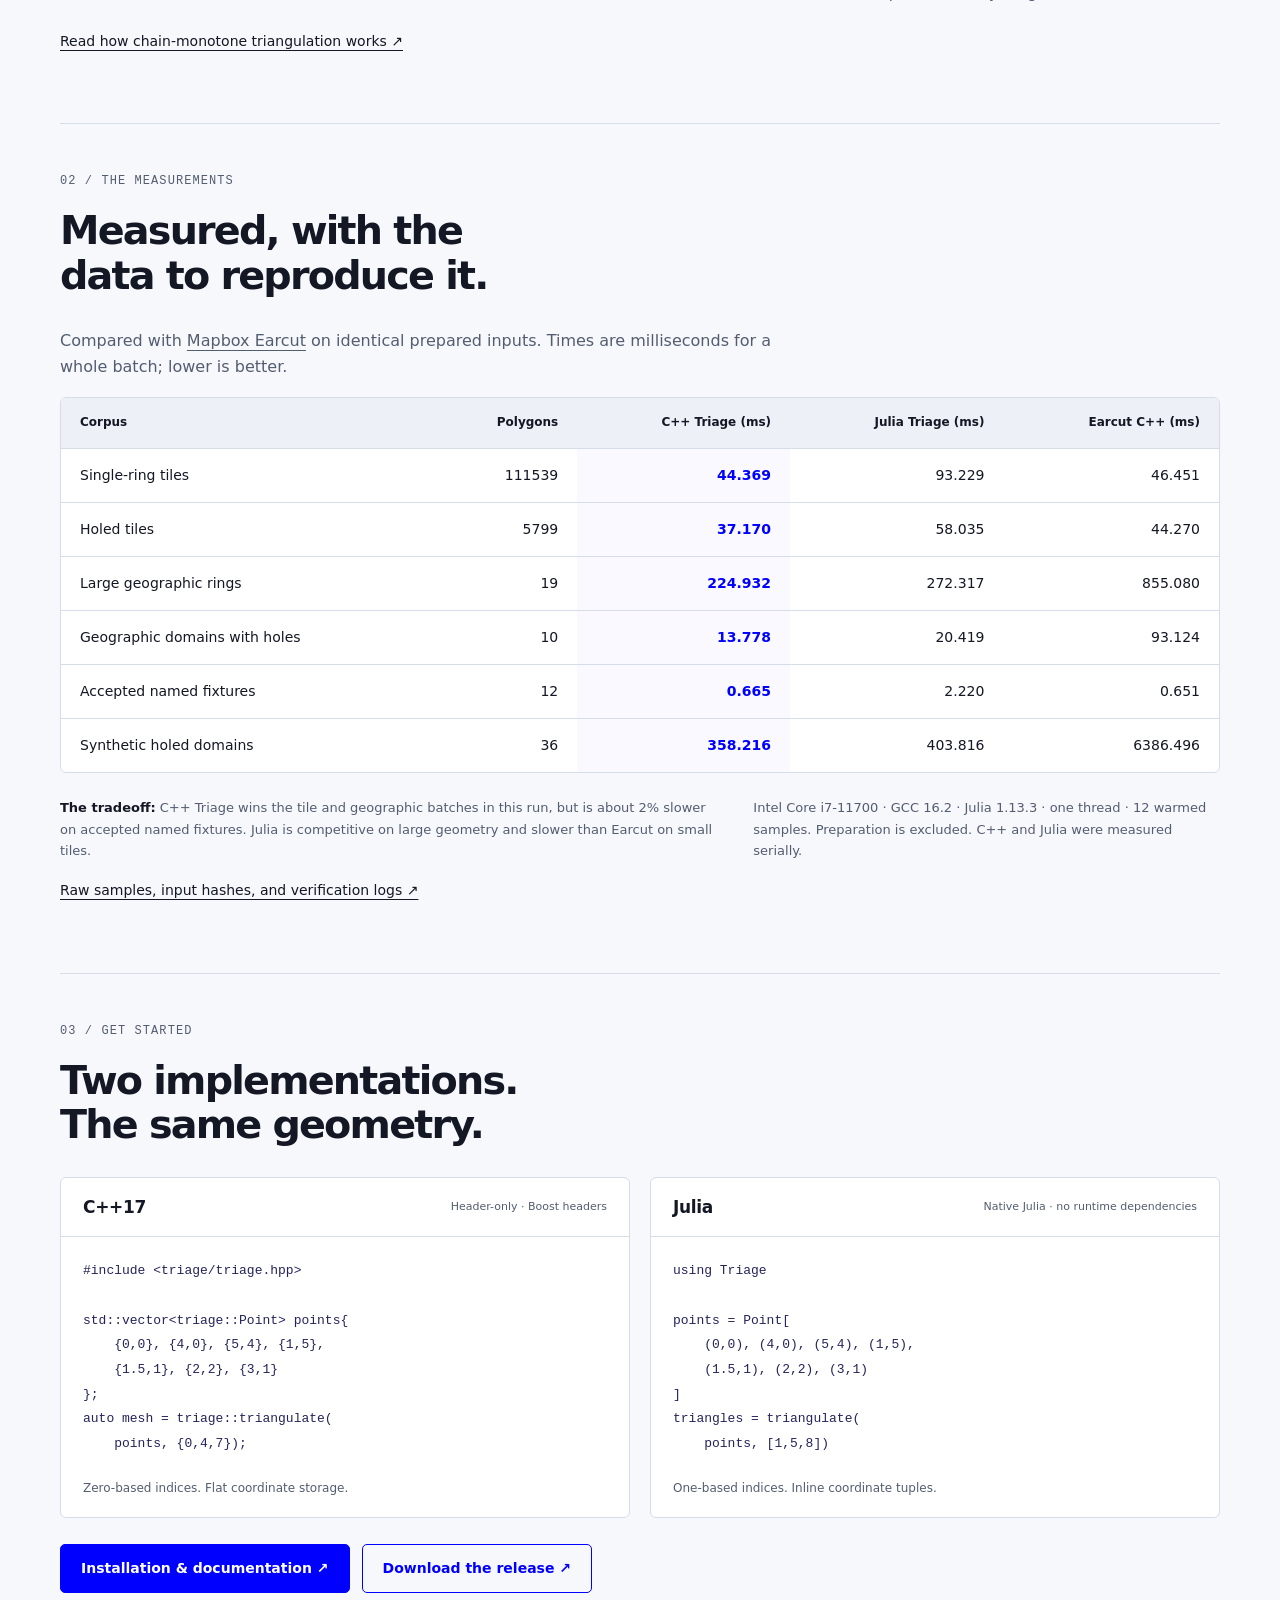
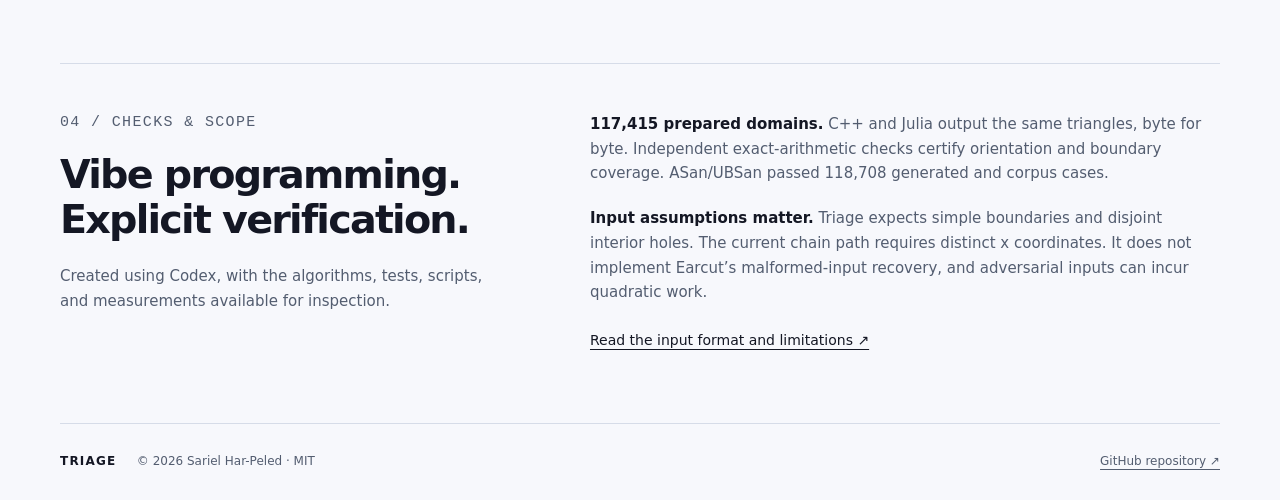
==== commit 0a00716b: "Clarify polygon headline and benchmark timing units" ====
--- a/docs/index.html
+++ b/docs/index.html
@@ -20,7 +20,7 @@
     <main>
       <section class="hero" aria-labelledby="title">
         <div class="hero-heading">
-          <div><p class="eyebrow">C++17 &nbsp;/&nbsp; JULIA &nbsp;/&nbsp; MIT LICENSE</p><h1 id="title">Fast triangulation.<br><span>Original vertices.</span></h1></div>
+          <div><p class="eyebrow">C++17 &nbsp;/&nbsp; JULIA &nbsp;/&nbsp; MIT LICENSE</p><h1 id="title">Fast triangulation of polygons <span>(simple and with holes).</span></h1></div>
           <div class="hero-intro"><p>Simple polygons. Interior holes. No added points.</p><p>Triage combines three algorithms to handle small polygons and large geographic boundaries.</p><a class="button primary" href="https://github.com/sarielhp/triage">Explore the code <span aria-hidden="true">↗</span></a></div>
         </div>
         <figure class="wordmark">
@@ -250,7 +250,7 @@
       <section id="results" class="section" aria-labelledby="results-title">
         <div class="section-heading"><p class="eyebrow">02 / THE MEASUREMENTS</p><h2 id="results-title">Measured, with the<br>data to reproduce it.</h2></div>
         <p class="lead">Compared with <a href="https://github.com/mapbox/earcut.hpp">Mapbox Earcut</a> on identical prepared inputs. Times are milliseconds for a whole batch; lower is better.</p>
-        <div class="table-scroll" tabindex="0" role="region" aria-label="Benchmark results; scroll horizontally on small screens"><table><thead><tr><th scope="col">Corpus</th><th scope="col">Polygons</th><th scope="col">C++ Triage</th><th scope="col">Julia Triage</th><th scope="col">Earcut C++</th></tr></thead><tbody><tr><th scope="row">Single-ring tiles</th><td>111539</td><td>44.369</td><td>93.229</td><td>46.451</td></tr>
+        <div class="table-scroll" tabindex="0" role="region" aria-label="Benchmark results; scroll horizontally on small screens"><table><thead><tr><th scope="col">Corpus</th><th scope="col">Polygons</th><th scope="col">C++ Triage (ms)</th><th scope="col">Julia Triage (ms)</th><th scope="col">Earcut C++ (ms)</th></tr></thead><tbody><tr><th scope="row">Single-ring tiles</th><td>111539</td><td>44.369</td><td>93.229</td><td>46.451</td></tr>
 <tr><th scope="row">Holed tiles</th><td>5799</td><td>37.170</td><td>58.035</td><td>44.270</td></tr>
 <tr><th scope="row">Large geographic rings</th><td>19</td><td>224.932</td><td>272.317</td><td>855.080</td></tr>
 <tr><th scope="row">Geographic domains with holes</th><td>10</td><td>13.778</td><td>20.419</td><td>93.124</td></tr>
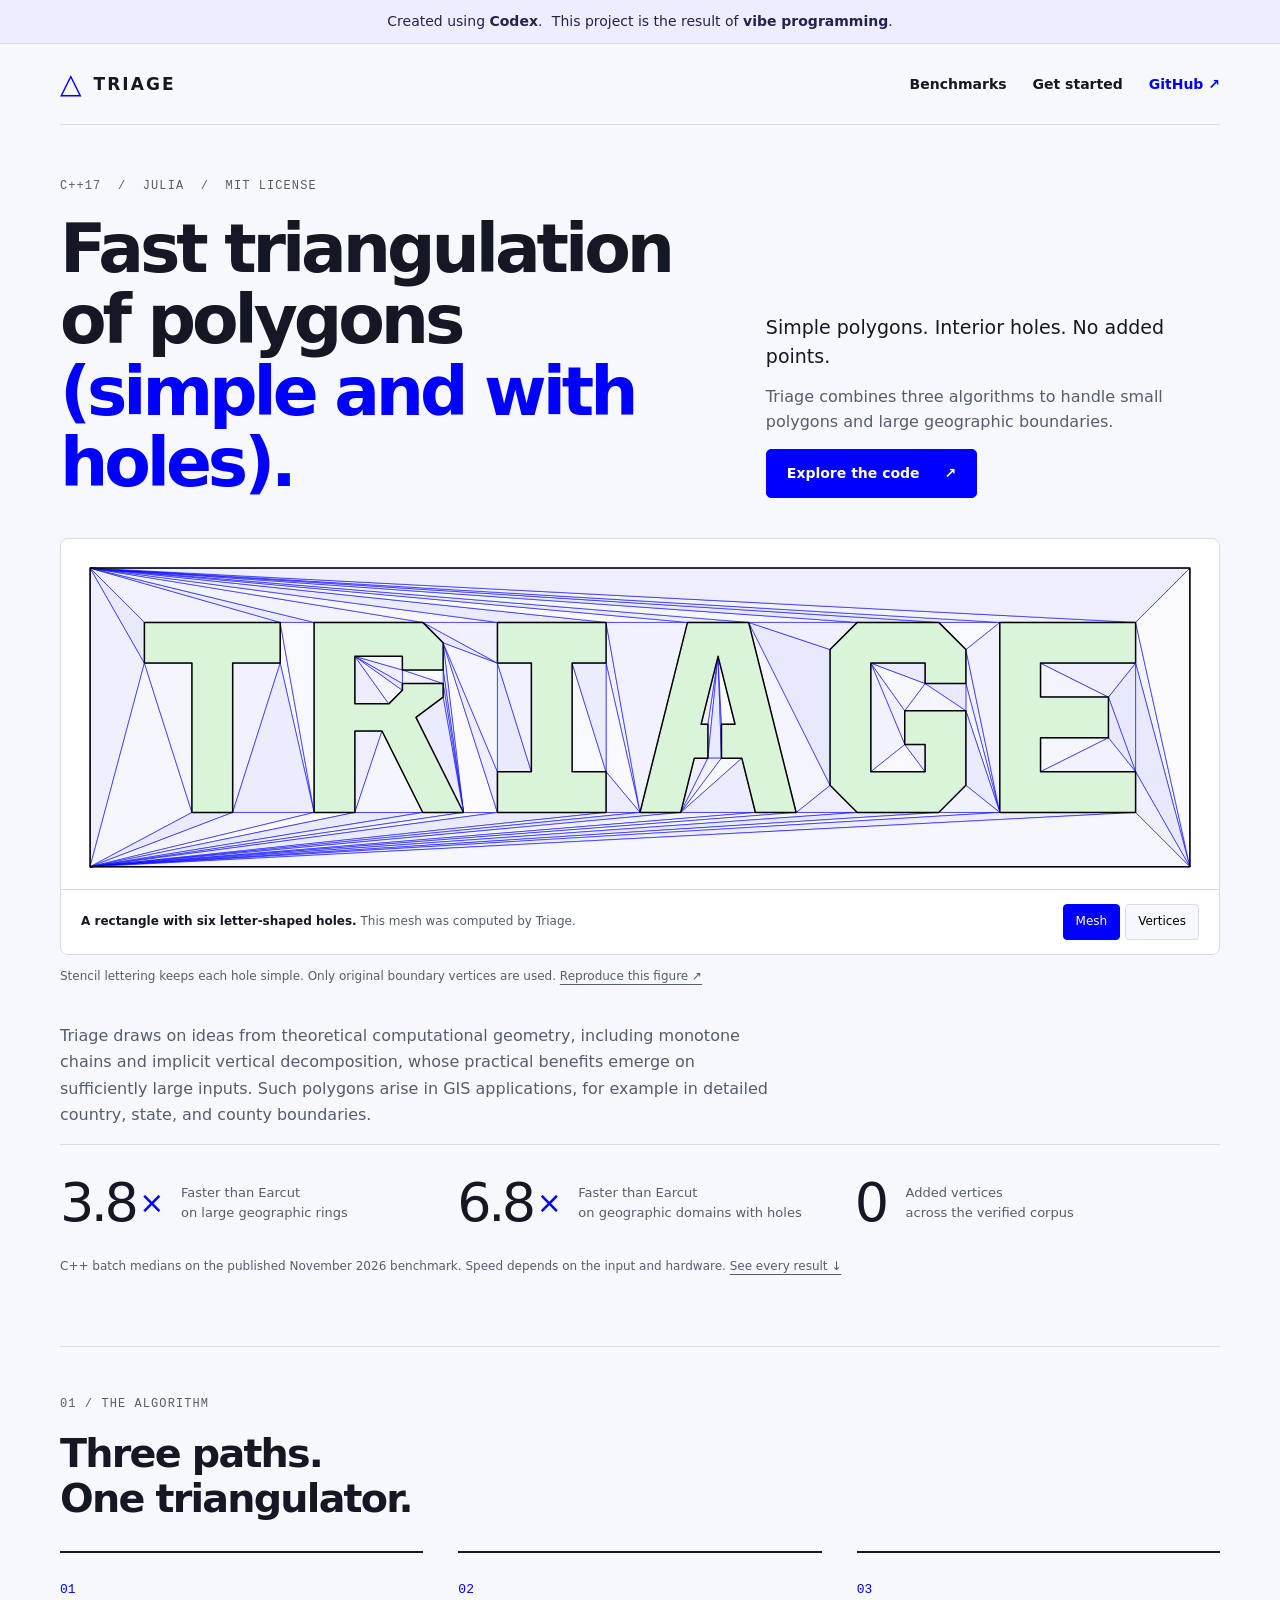
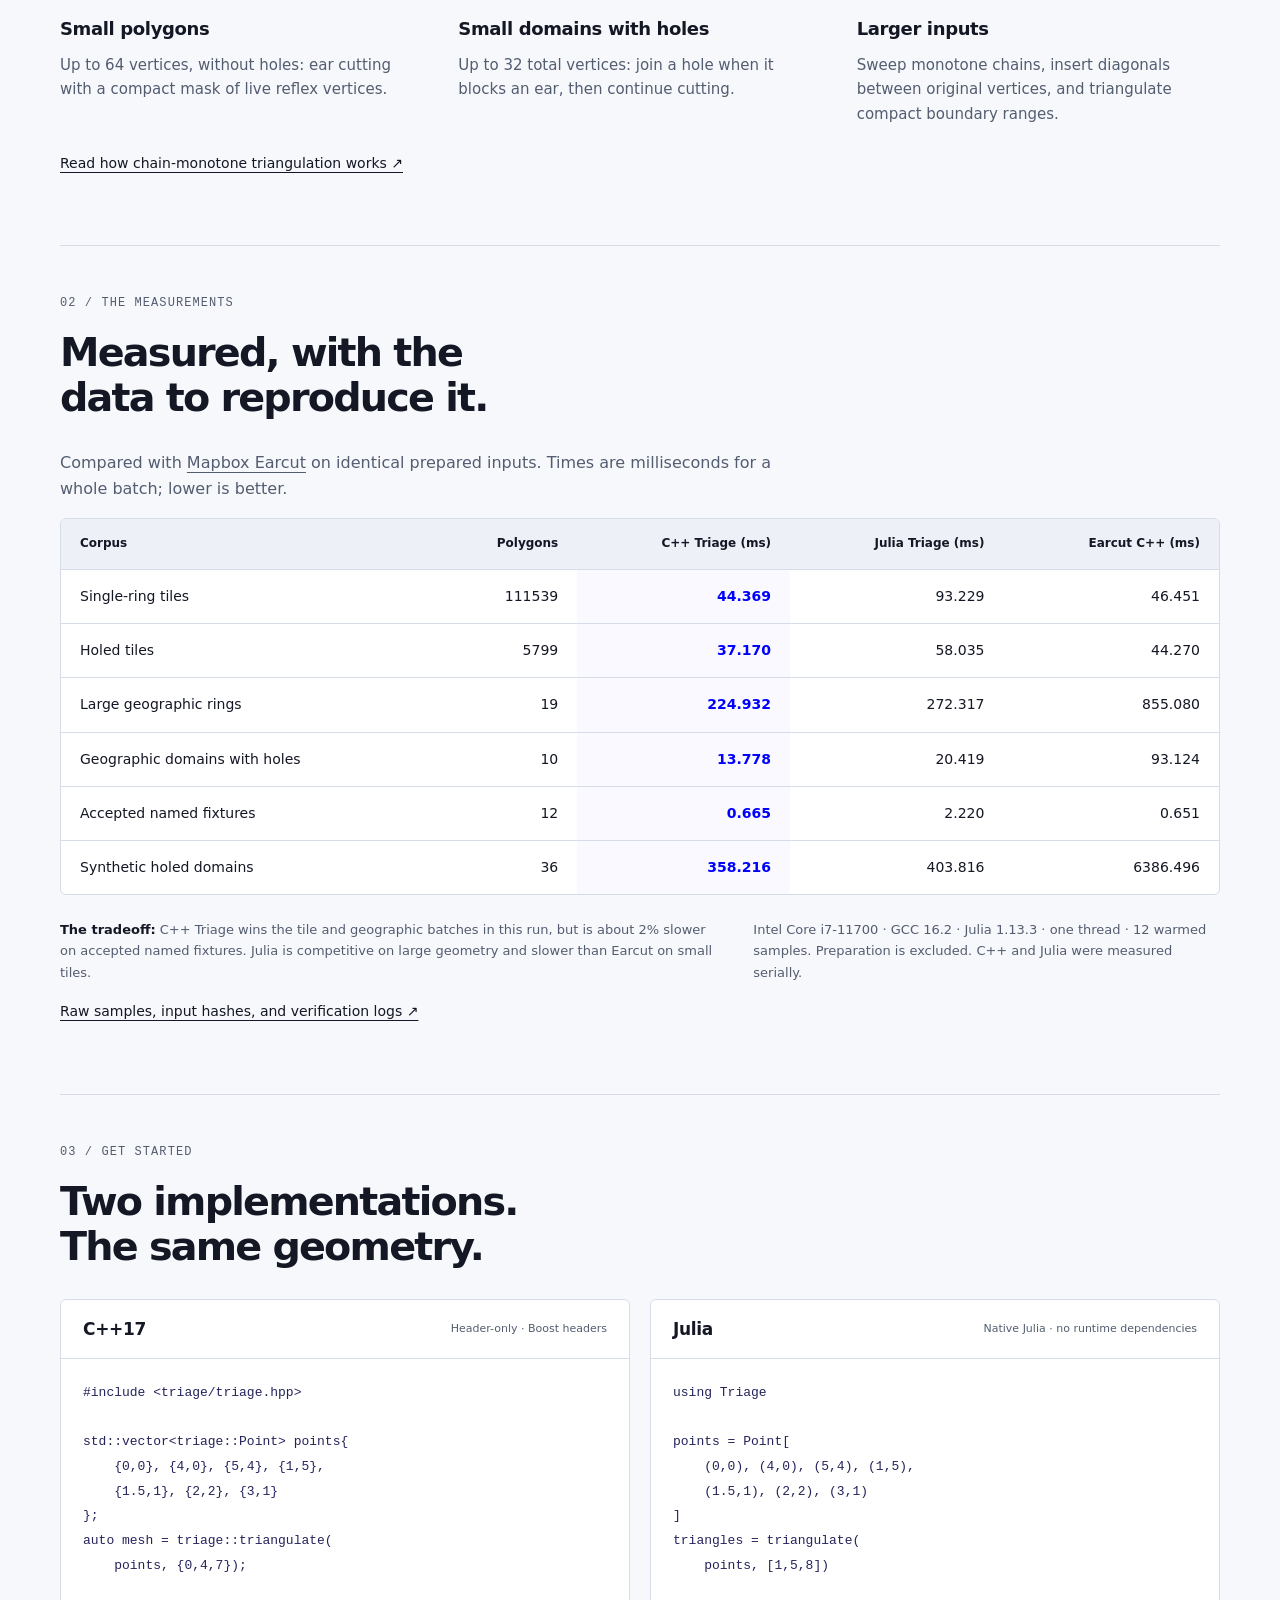
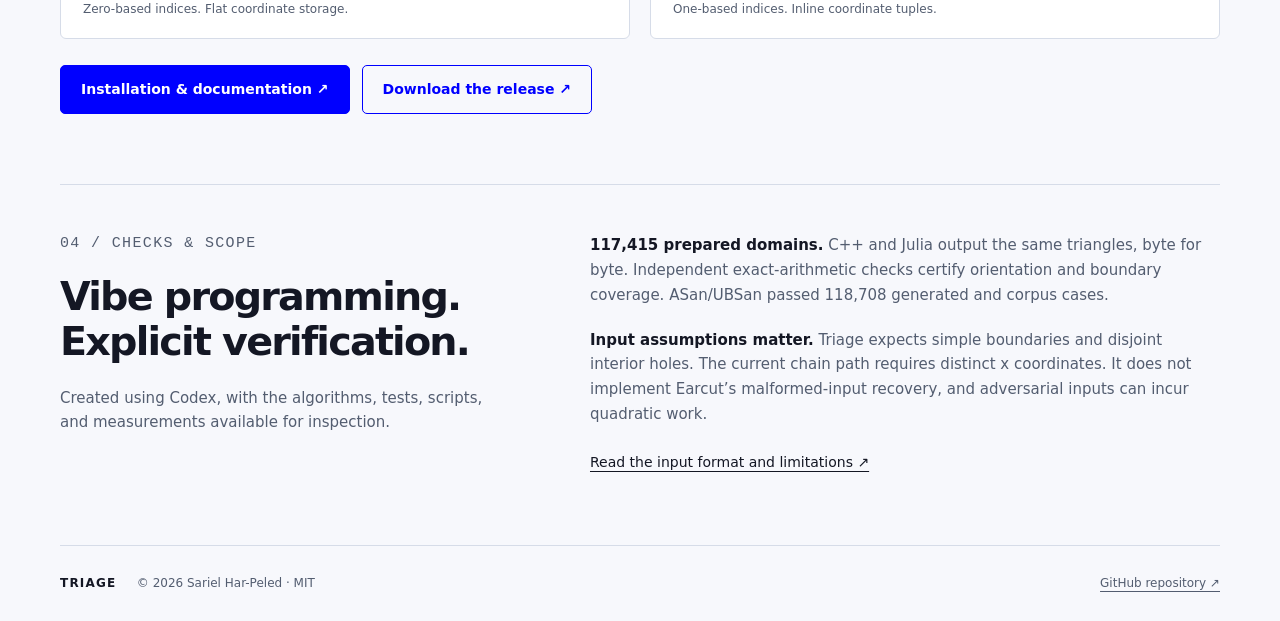
==== commit 68a20c42: "Explain geometric ideas and their relevance to large GIS polygons" ====
--- a/docs/index.html
+++ b/docs/index.html
@@ -231,6 +231,7 @@
           <figcaption><span><strong>A rectangle with six letter-shaped holes.</strong> This mesh was computed by Triage.</span><span class="mesh-controls" hidden><button type="button" id="mesh-toggle" aria-pressed="true">Mesh</button><button type="button" id="vertices-toggle" aria-pressed="false">Vertices</button></span></figcaption>
         </figure>
         <p class="figure-note">Stencil lettering keeps each hole simple. Only original boundary vertices are used. <a href="https://github.com/sarielhp/triage/blob/main/julia/figures/triage-wordmark.jl">Reproduce this figure ↗</a></p>
+        <p class="lead">Triage draws on ideas from theoretical computational geometry, including monotone chains and implicit vertical decomposition, whose practical benefits emerge on sufficiently large inputs. Such polygons arise in GIS applications, for example in detailed country, state, and county boundaries.</p>
         <div class="stats">
           <div><span class="stat-number">3.8<span>×</span></span><p>Faster than Earcut<br>on large geographic rings</p></div>
           <div><span class="stat-number">6.8<span>×</span></span><p>Faster than Earcut<br>on geographic domains with holes</p></div>
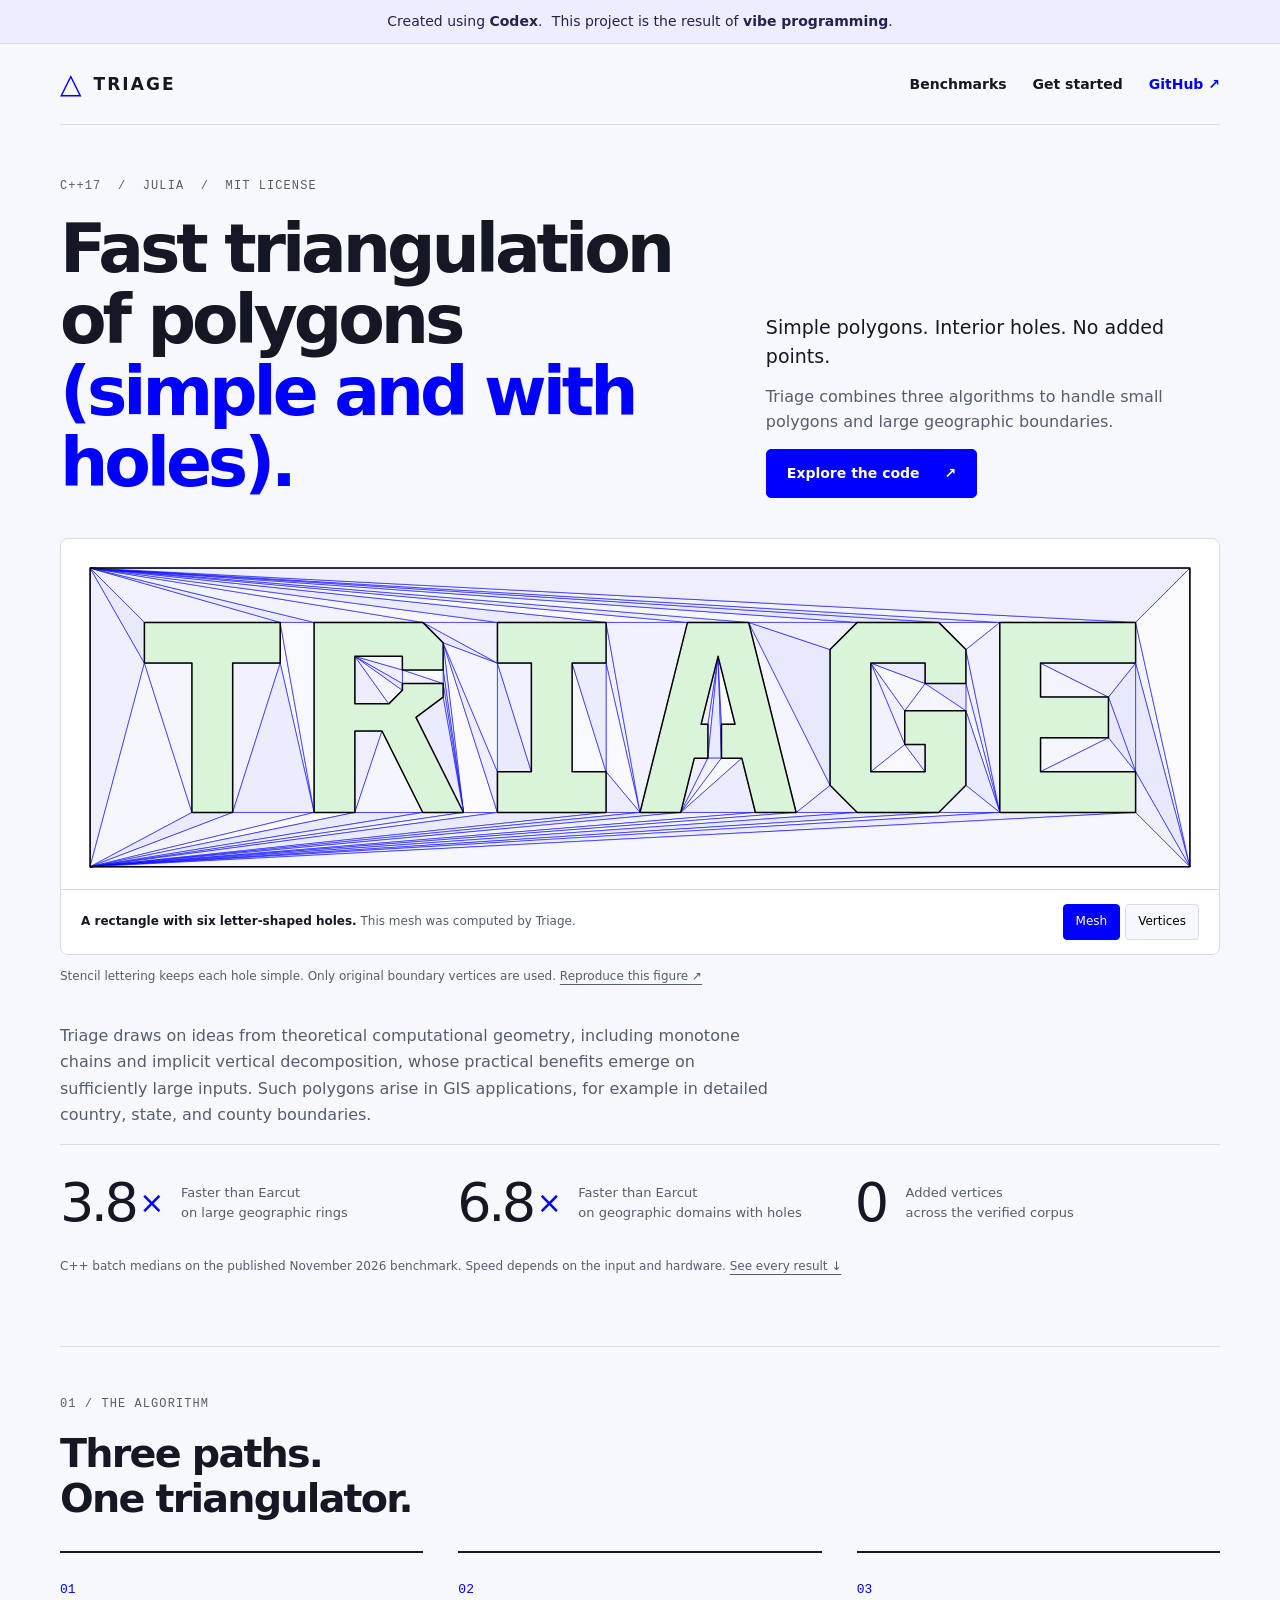
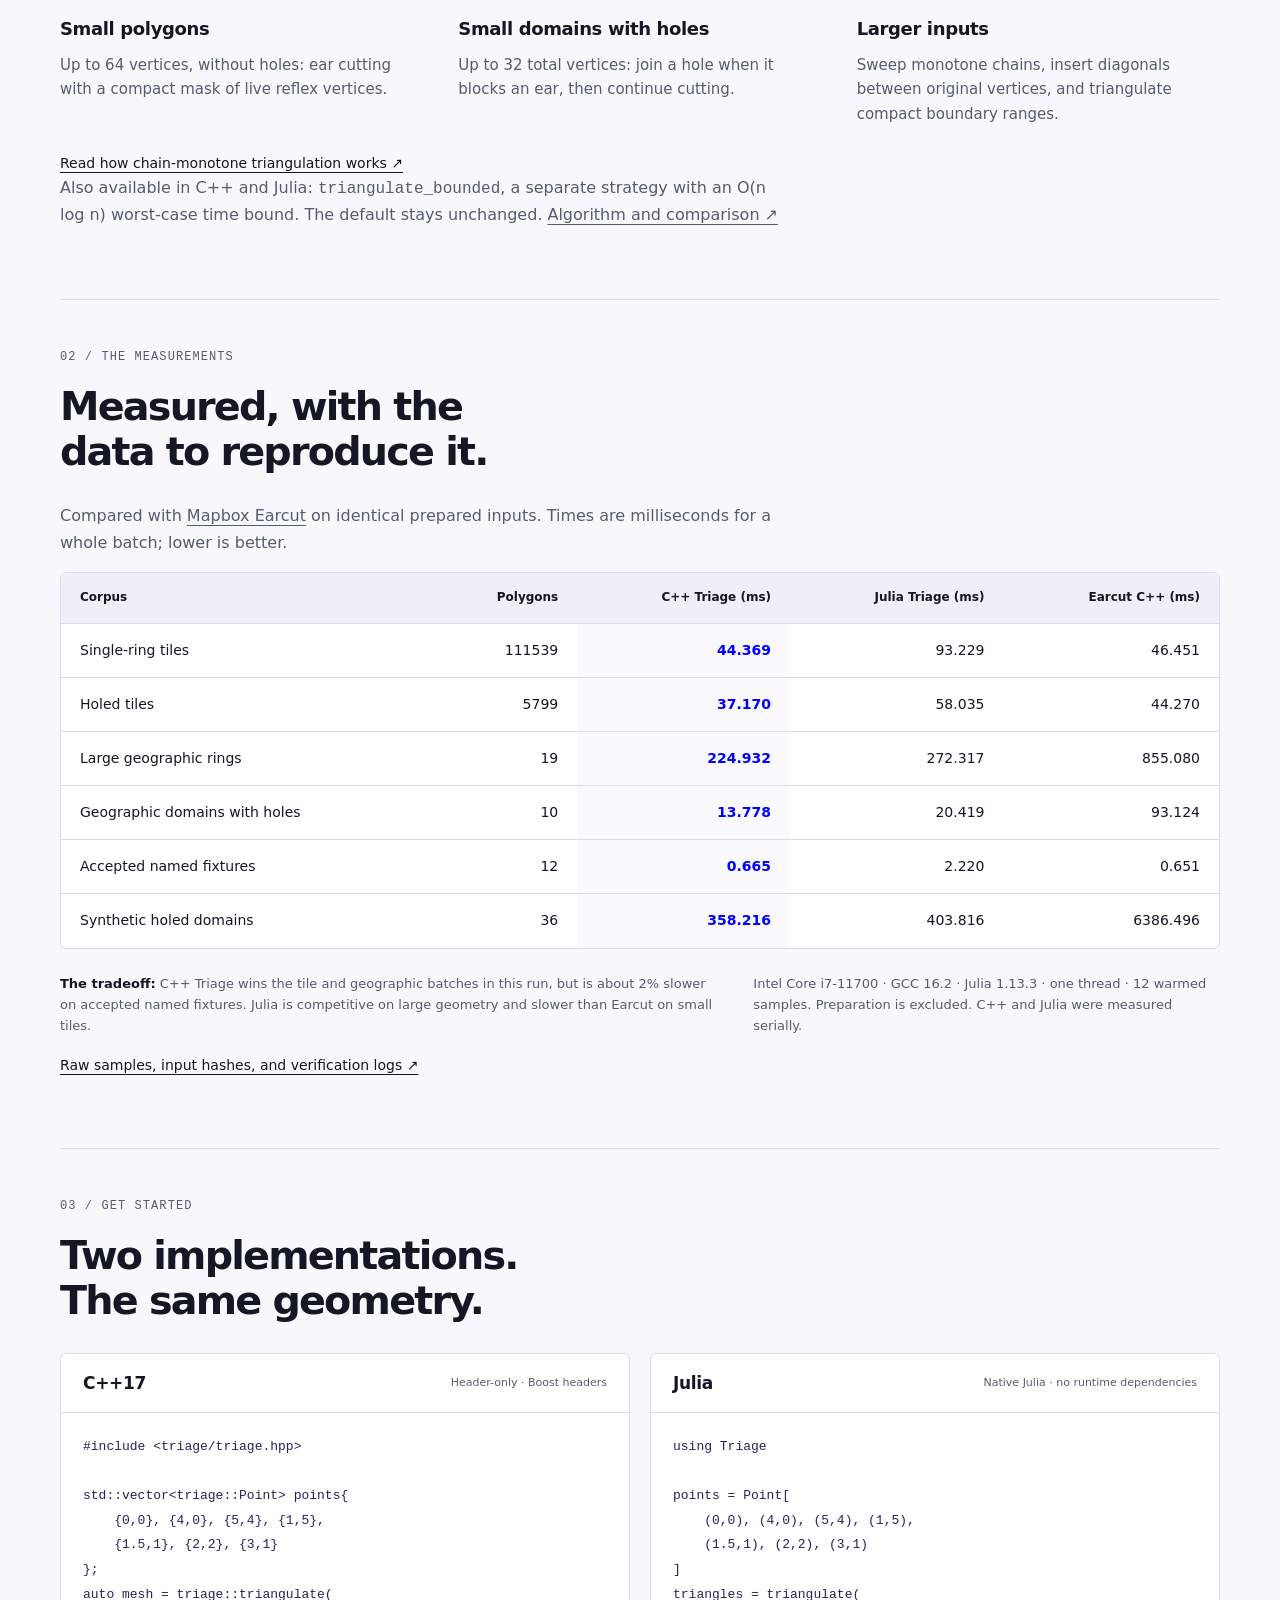
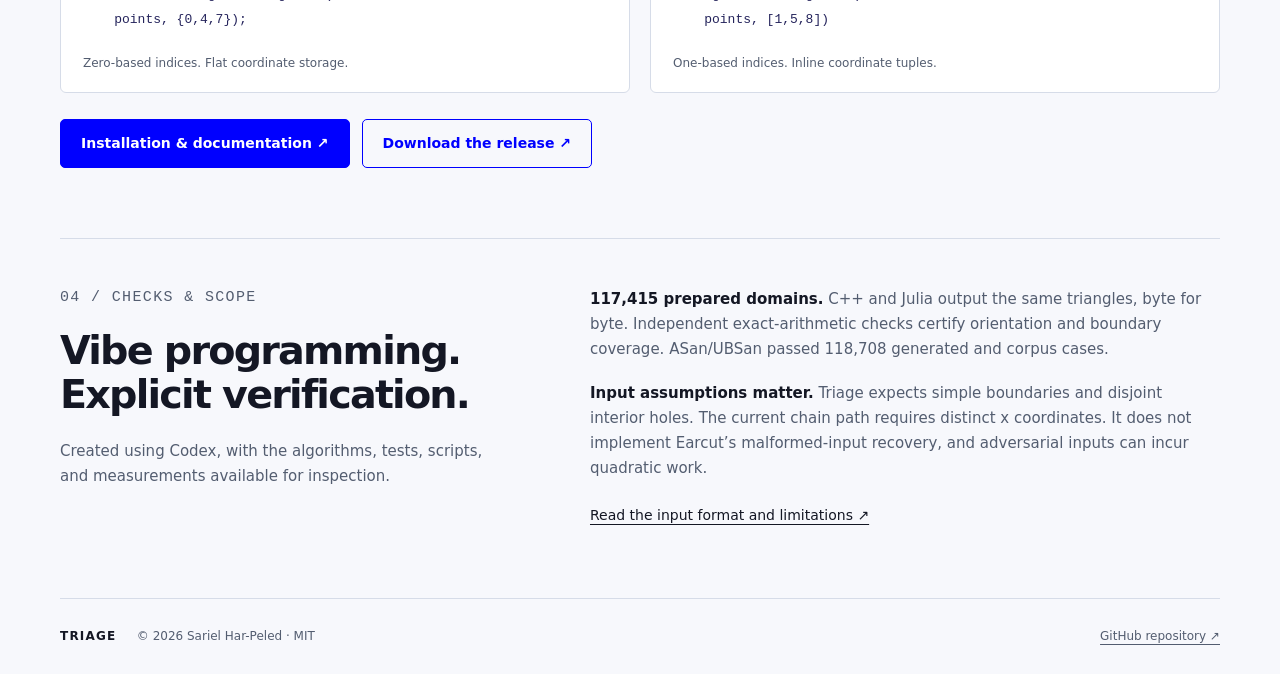
==== commit bbc50257: "Add optional bounded-time triangulation in C++ and Julia" ====
--- a/docs/index.html
+++ b/docs/index.html
@@ -247,6 +247,7 @@
           <article><span class="method-number">03</span><h3>Larger inputs</h3><p>Sweep monotone chains, insert diagonals between original vertices, and triangulate compact boundary ranges.</p></article>
         </div>
         <p class="section-link"><a href="https://github.com/sarielhp/triage/blob/main/docs/algorithm.md">Read how chain-monotone triangulation works ↗</a></p>
+        <p class="lead">Also available in C++ and Julia: <code>triangulate_bounded</code>, a separate strategy with an O(n log n) worst-case time bound. The default stays unchanged. <a href="https://github.com/sarielhp/triage/blob/main/docs/bounded.md">Algorithm and comparison ↗</a></p>
       </section>
       <section id="results" class="section" aria-labelledby="results-title">
         <div class="section-heading"><p class="eyebrow">02 / THE MEASUREMENTS</p><h2 id="results-title">Measured, with the<br>data to reproduce it.</h2></div>
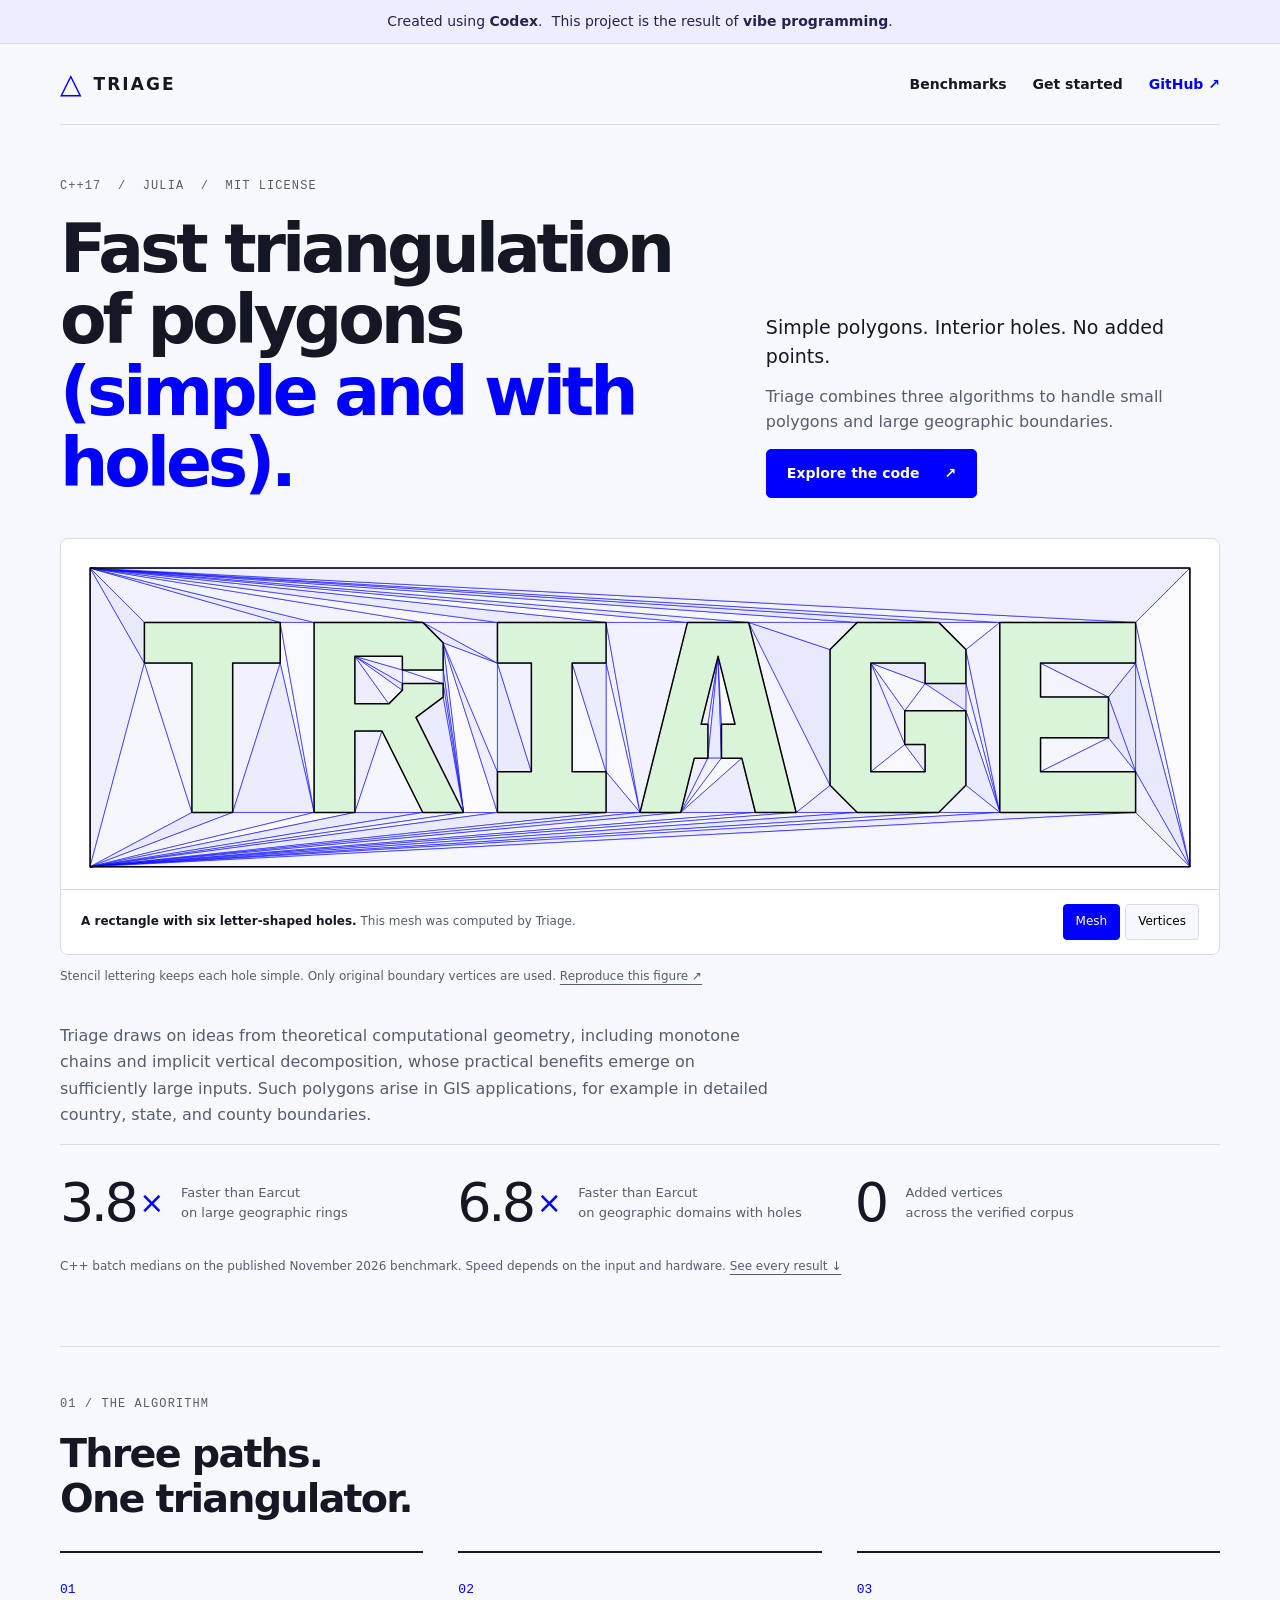
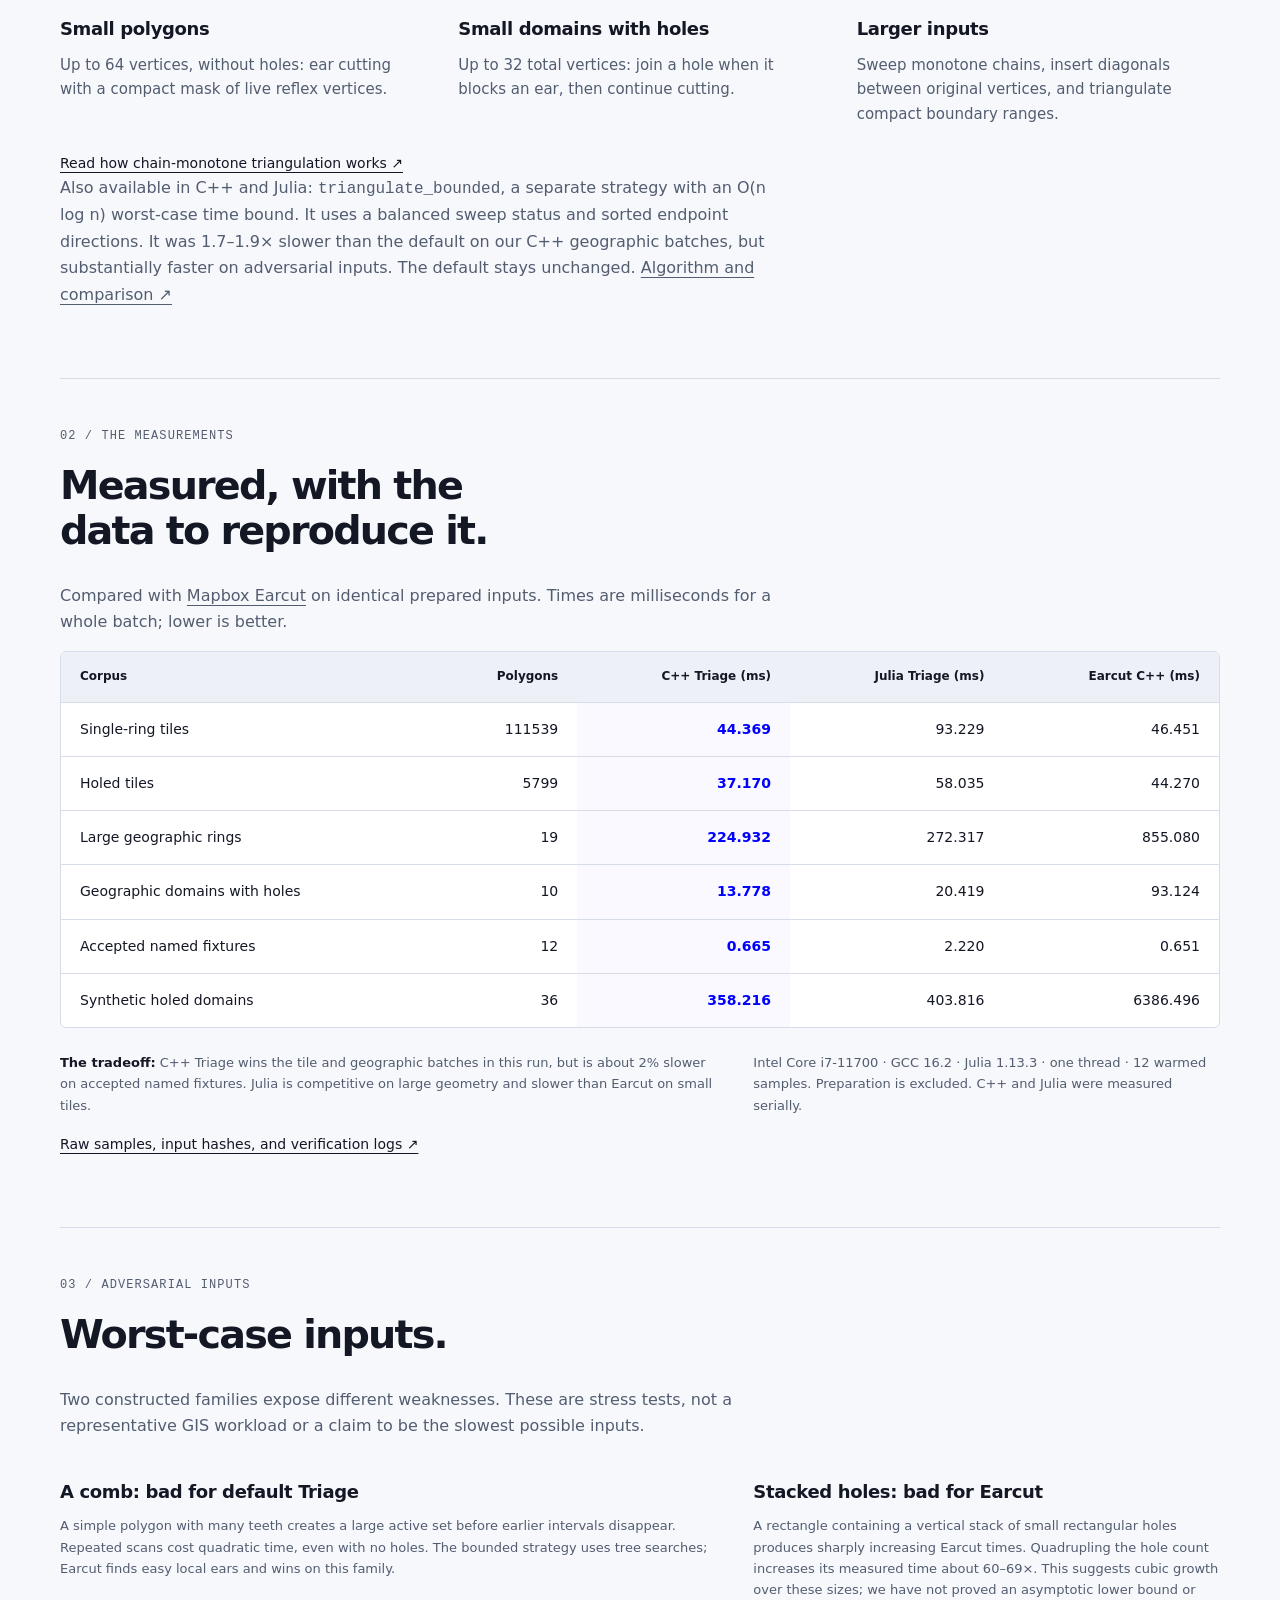
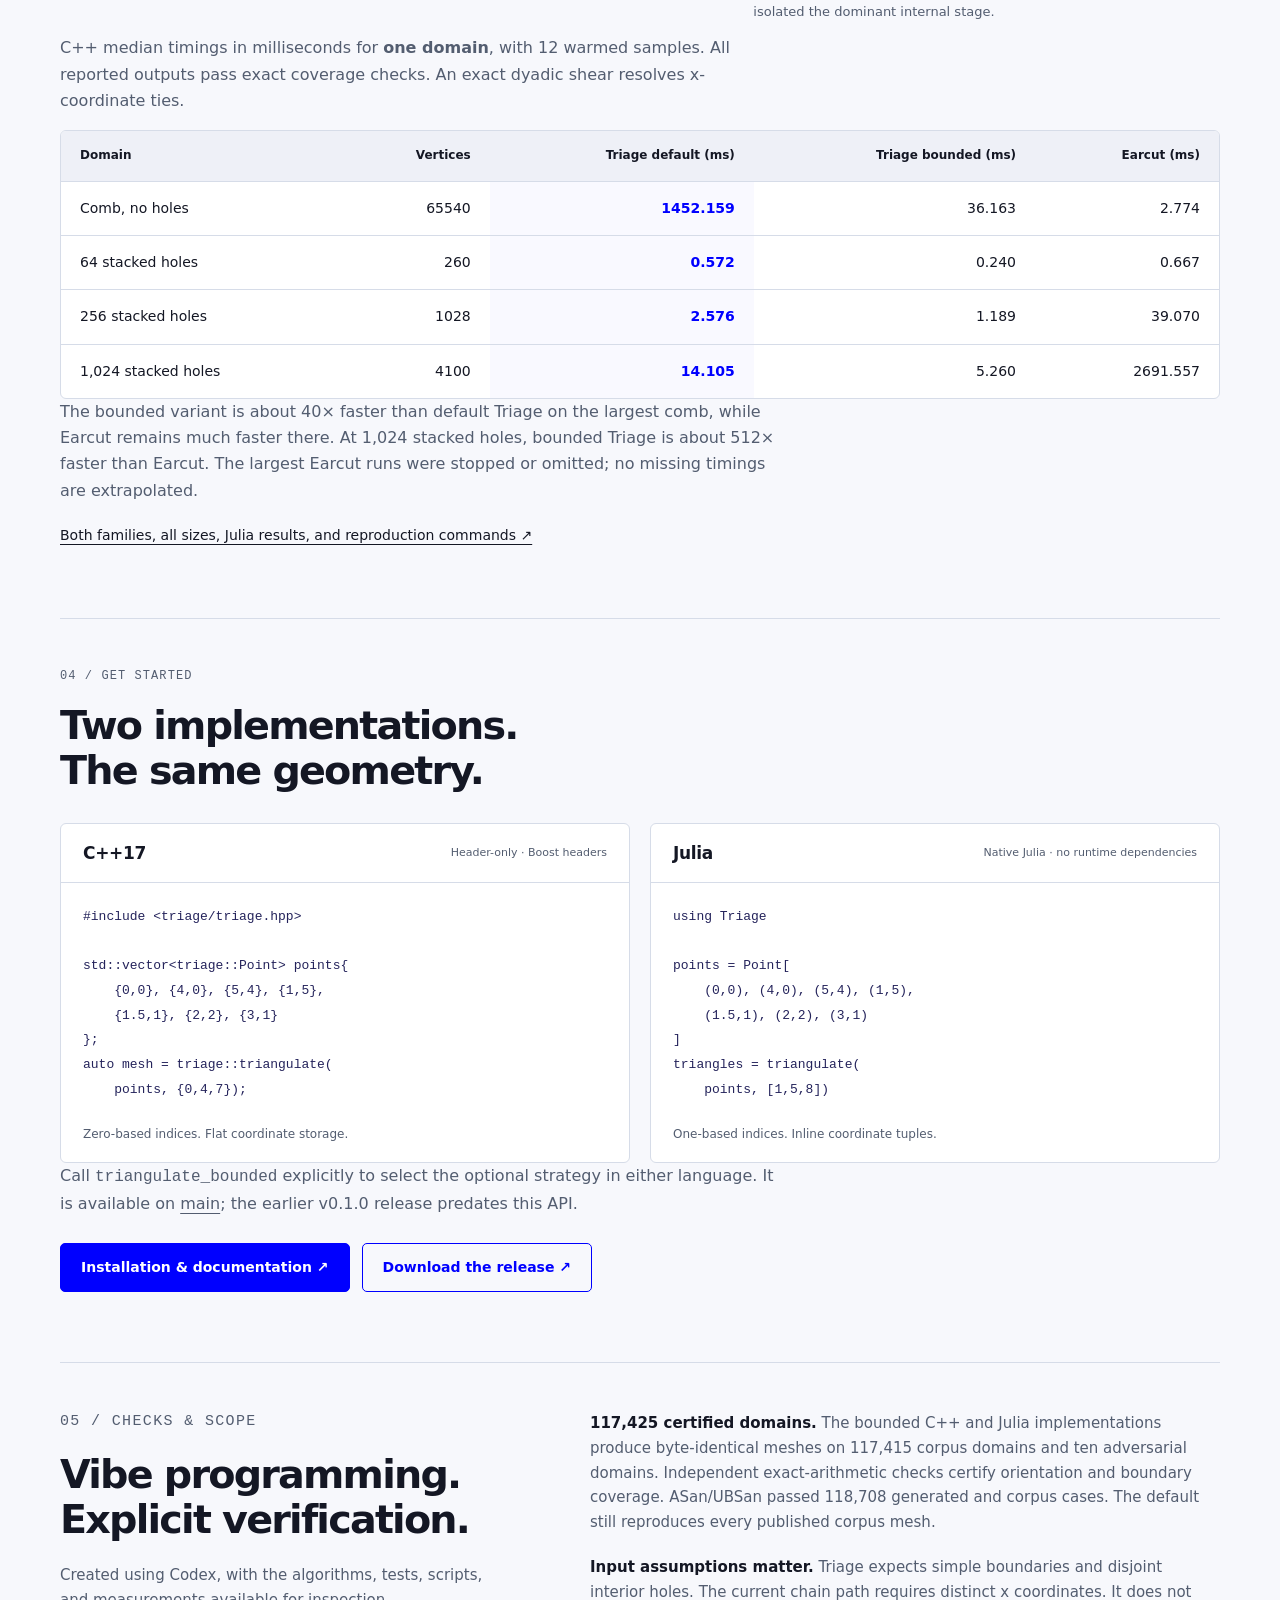
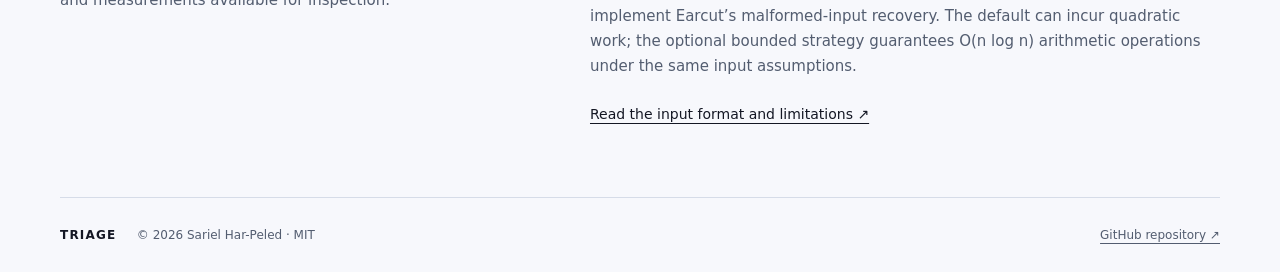
==== commit 65357771: "Document adversarial inputs and the optional bounded strategy" ====
--- a/docs/index.html
+++ b/docs/index.html
@@ -247,7 +247,7 @@
           <article><span class="method-number">03</span><h3>Larger inputs</h3><p>Sweep monotone chains, insert diagonals between original vertices, and triangulate compact boundary ranges.</p></article>
         </div>
         <p class="section-link"><a href="https://github.com/sarielhp/triage/blob/main/docs/algorithm.md">Read how chain-monotone triangulation works ↗</a></p>
-        <p class="lead">Also available in C++ and Julia: <code>triangulate_bounded</code>, a separate strategy with an O(n log n) worst-case time bound. The default stays unchanged. <a href="https://github.com/sarielhp/triage/blob/main/docs/bounded.md">Algorithm and comparison ↗</a></p>
+        <p class="lead">Also available in C++ and Julia: <code>triangulate_bounded</code>, a separate strategy with an O(n log n) worst-case time bound. It uses a balanced sweep status and sorted endpoint directions. It was 1.7–1.9× slower than the default on our C++ geographic batches, but substantially faster on adversarial inputs. The default stays unchanged. <a href="https://github.com/sarielhp/triage/blob/main/docs/bounded.md">Algorithm and comparison ↗</a></p>
       </section>
       <section id="results" class="section" aria-labelledby="results-title">
         <div class="section-heading"><p class="eyebrow">02 / THE MEASUREMENTS</p><h2 id="results-title">Measured, with the<br>data to reproduce it.</h2></div>
@@ -261,8 +261,23 @@
         <div class="benchmark-notes"><p><strong>The tradeoff:</strong> C++ Triage wins the tile and geographic batches in this run, but is about 2% slower on accepted named fixtures. Julia is competitive on large geometry and slower than Earcut on small tiles.</p><p>Intel Core i7-11700 · GCC 16.2 · Julia 1.13.3 · one thread · 12 warmed samples. Preparation is excluded. C++ and Julia were measured serially.</p></div>
         <a class="text-link" href="https://github.com/sarielhp/triage/tree/main/results/2026-11-15">Raw samples, input hashes, and verification logs ↗</a>
       </section>
+      <section id="worst-case" class="section" aria-labelledby="worst-case-title">
+        <div class="section-heading"><p class="eyebrow">03 / ADVERSARIAL INPUTS</p><h2 id="worst-case-title">Worst-case inputs.</h2></div>
+        <p class="lead">Two constructed families expose different weaknesses. These are stress tests, not a representative GIS workload or a claim to be the slowest possible inputs.</p>
+        <div class="benchmark-notes">
+          <article><h3>A comb: bad for default Triage</h3><p>A simple polygon with many teeth creates a large active set before earlier intervals disappear. Repeated scans cost quadratic time, even with no holes. The bounded strategy uses tree searches; Earcut finds easy local ears and wins on this family.</p></article>
+          <article><h3>Stacked holes: bad for Earcut</h3><p>A rectangle containing a vertical stack of small rectangular holes produces sharply increasing Earcut times. Quadrupling the hole count increases its measured time about 60–69×. This suggests cubic growth over these sizes; we have not proved an asymptotic lower bound or isolated the dominant internal stage.</p></article>
+        </div>
+        <p class="lead">C++ median timings in milliseconds for <strong>one domain</strong>, with 12 warmed samples. All reported outputs pass exact coverage checks. An exact dyadic shear resolves x-coordinate ties.</p>
+        <div class="table-scroll" tabindex="0" role="region" aria-label="Adversarial timings in milliseconds; scroll horizontally on small screens"><table><thead><tr><th scope="col">Domain</th><th scope="col">Vertices</th><th scope="col">Triage default (ms)</th><th scope="col">Triage bounded (ms)</th><th scope="col">Earcut (ms)</th></tr></thead><tbody><tr><th scope="row">Comb, no holes</th><td>65540</td><td>1452.159</td><td>36.163</td><td>2.774</td></tr>
+<tr><th scope="row">64 stacked holes</th><td>260</td><td>0.572</td><td>0.240</td><td>0.667</td></tr>
+<tr><th scope="row">256 stacked holes</th><td>1028</td><td>2.576</td><td>1.189</td><td>39.070</td></tr>
+<tr><th scope="row">1,024 stacked holes</th><td>4100</td><td>14.105</td><td>5.260</td><td>2691.557</td></tr></tbody></table></div>
+        <p class="lead">The bounded variant is about 40× faster than default Triage on the largest comb, while Earcut remains much faster there. At 1,024 stacked holes, bounded Triage is about 512× faster than Earcut. The largest Earcut runs were stopped or omitted; no missing timings are extrapolated.</p>
+        <a class="text-link" href="https://github.com/sarielhp/triage#worst-case-inputs">Both families, all sizes, Julia results, and reproduction commands ↗</a>
+      </section>
       <section id="start" class="section" aria-labelledby="start-title">
-        <div class="section-heading"><p class="eyebrow">03 / GET STARTED</p><h2 id="start-title">Two implementations.<br>The same geometry.</h2></div>
+        <div class="section-heading"><p class="eyebrow">04 / GET STARTED</p><h2 id="start-title">Two implementations.<br>The same geometry.</h2></div>
         <div class="code-grid">
           <article class="code-card"><div class="code-title"><h3>C++17</h3><span>Header-only · Boost headers</span></div><pre><code>#include &lt;triage/triage.hpp&gt;
 
@@ -281,11 +296,12 @@
 triangles = triangulate(
     points, [1,5,8])</code></pre><p>One-based indices. Inline coordinate tuples.</p></article>
         </div>
+        <p class="lead">Call <code>triangulate_bounded</code> explicitly to select the optional strategy in either language. It is available on <a href="https://github.com/sarielhp/triage">main</a>; the earlier v0.1.0 release predates this API.</p>
         <div class="start-links"><a class="button primary" href="https://github.com/sarielhp/triage#cpp">Installation & documentation ↗</a><a class="button secondary" href="https://github.com/sarielhp/triage/releases/latest">Download the release ↗</a></div>
       </section>
       <section class="verification section" aria-labelledby="verification-title">
-        <div><p class="eyebrow">04 / CHECKS & SCOPE</p><h2 id="verification-title">Vibe programming.<br>Explicit verification.</h2><p>Created using Codex, with the algorithms, tests, scripts, and measurements available for inspection.</p></div>
-        <div class="verification-details"><p><strong>117,415 prepared domains.</strong> C++ and Julia output the same triangles, byte for byte. Independent exact-arithmetic checks certify orientation and boundary coverage. ASan/UBSan passed 118,708 generated and corpus cases.</p><p><strong>Input assumptions matter.</strong> Triage expects simple boundaries and disjoint interior holes. The current chain path requires distinct x coordinates. It does not implement Earcut’s malformed-input recovery, and adversarial inputs can incur quadratic work.</p><a href="https://github.com/sarielhp/triage#input-format">Read the input format and limitations ↗</a></div>
+        <div><p class="eyebrow">05 / CHECKS & SCOPE</p><h2 id="verification-title">Vibe programming.<br>Explicit verification.</h2><p>Created using Codex, with the algorithms, tests, scripts, and measurements available for inspection.</p></div>
+        <div class="verification-details"><p><strong>117,425 certified domains.</strong> The bounded C++ and Julia implementations produce byte-identical meshes on 117,415 corpus domains and ten adversarial domains. Independent exact-arithmetic checks certify orientation and boundary coverage. ASan/UBSan passed 118,708 generated and corpus cases. The default still reproduces every published corpus mesh.</p><p><strong>Input assumptions matter.</strong> Triage expects simple boundaries and disjoint interior holes. The current chain path requires distinct x coordinates. It does not implement Earcut’s malformed-input recovery. The default can incur quadratic work; the optional bounded strategy guarantees O(n log n) arithmetic operations under the same input assumptions.</p><a href="https://github.com/sarielhp/triage#input-format">Read the input format and limitations ↗</a></div>
       </section>
     </main>
     <footer><p>TRIAGE <span>© 2026 Sariel Har-Peled · MIT</span></p><a href="https://github.com/sarielhp/triage">GitHub repository ↗</a></footer>
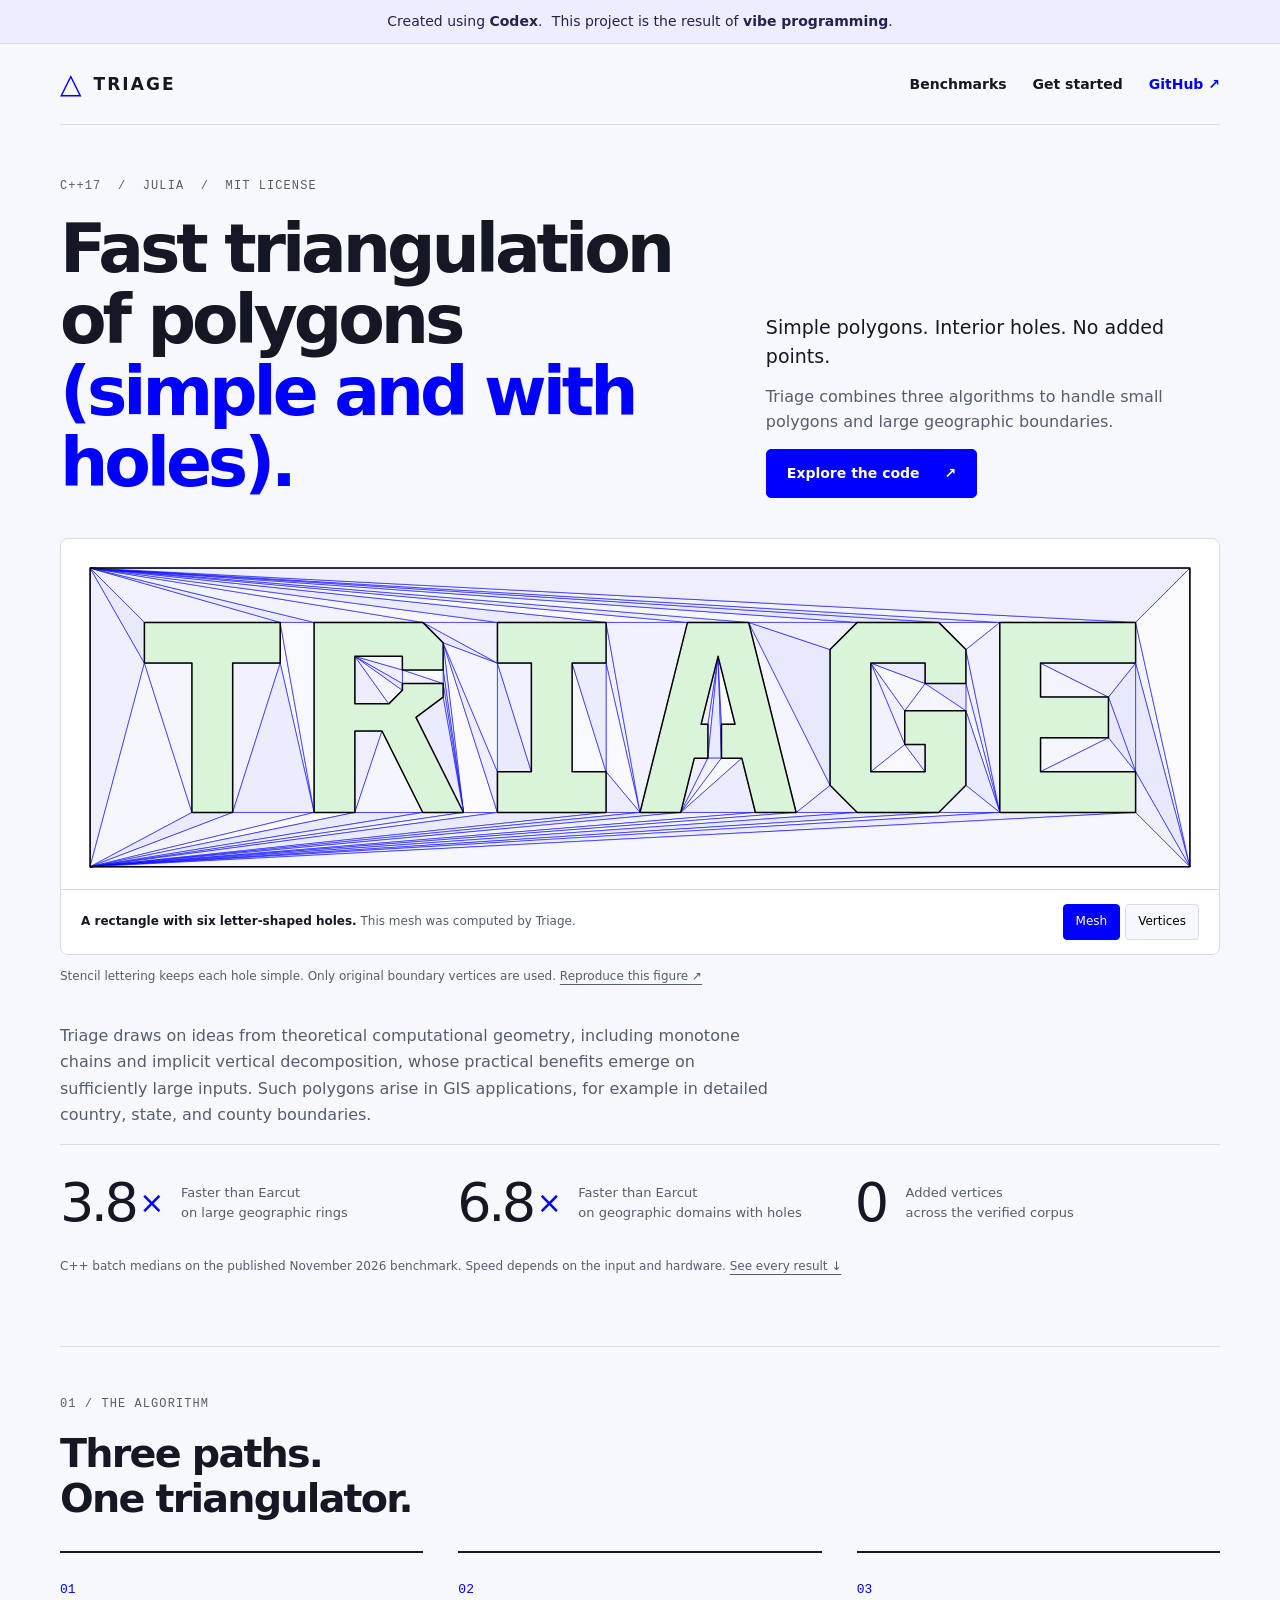
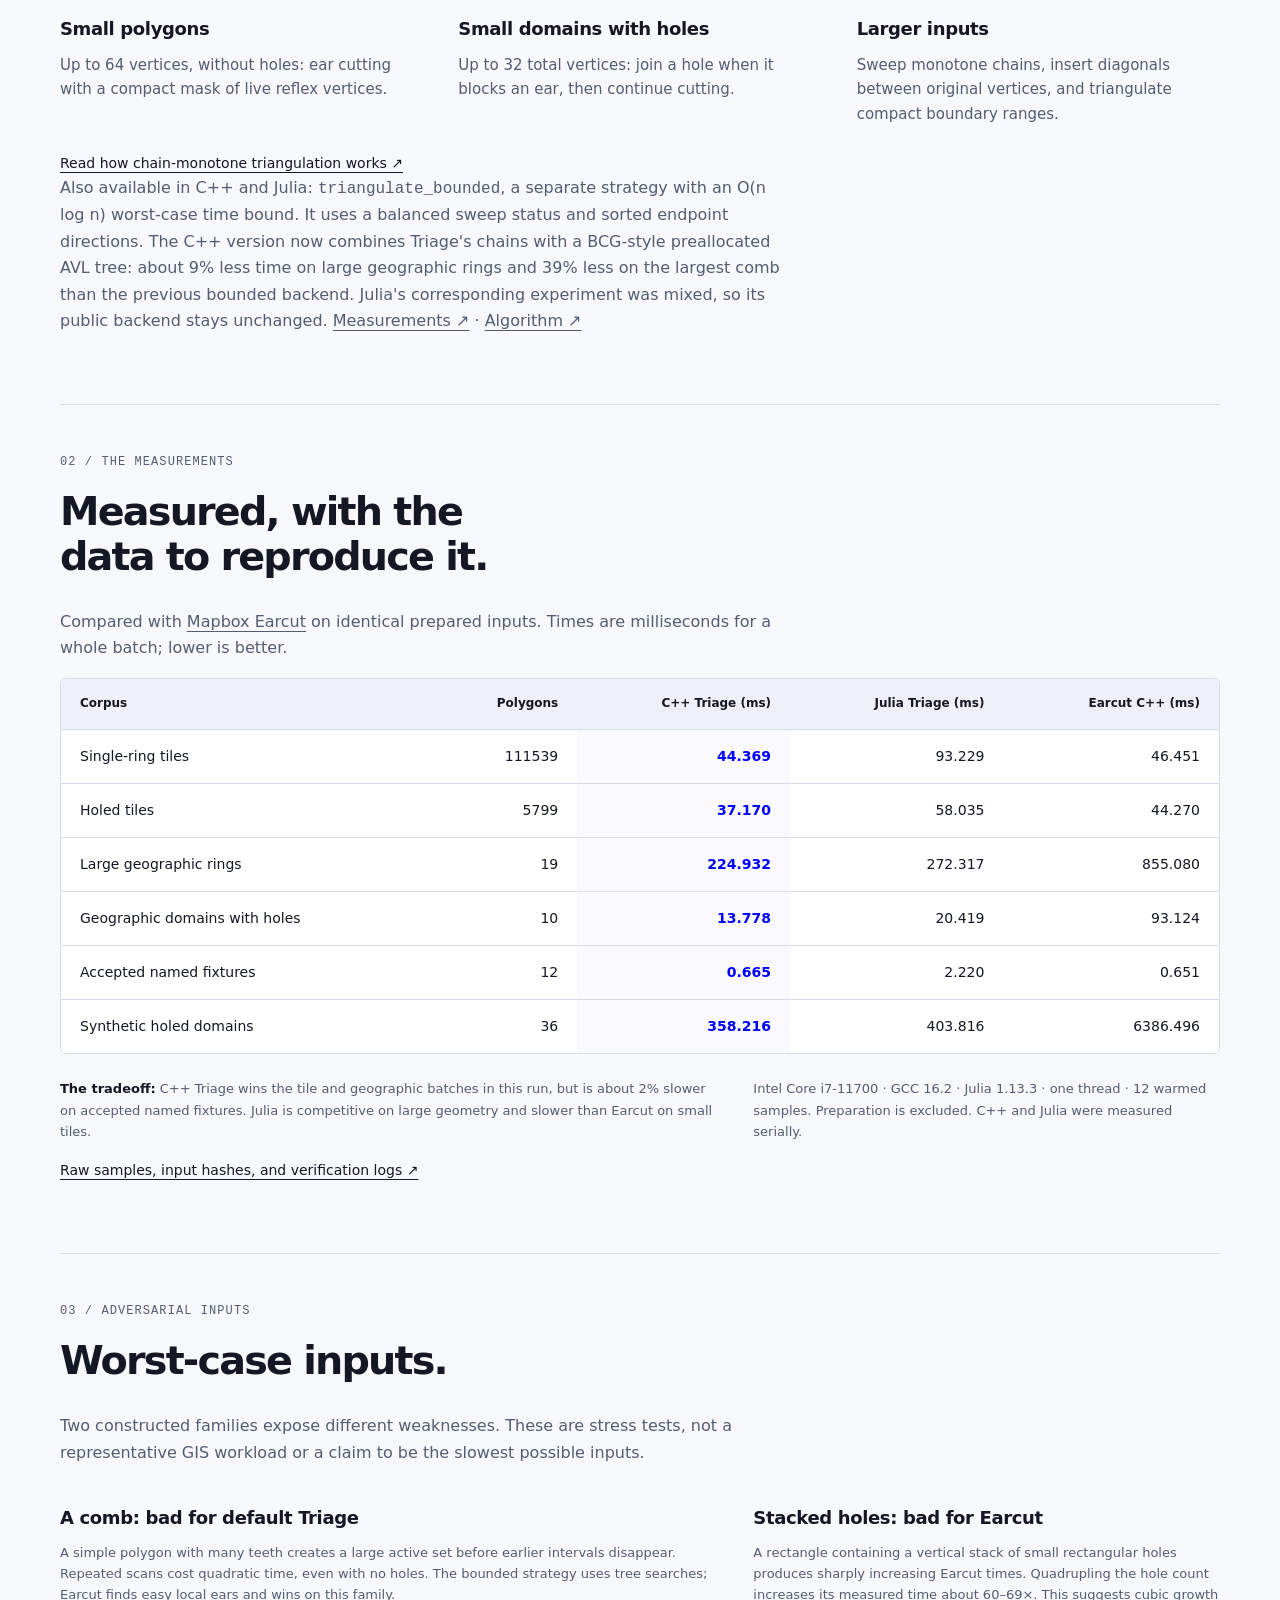
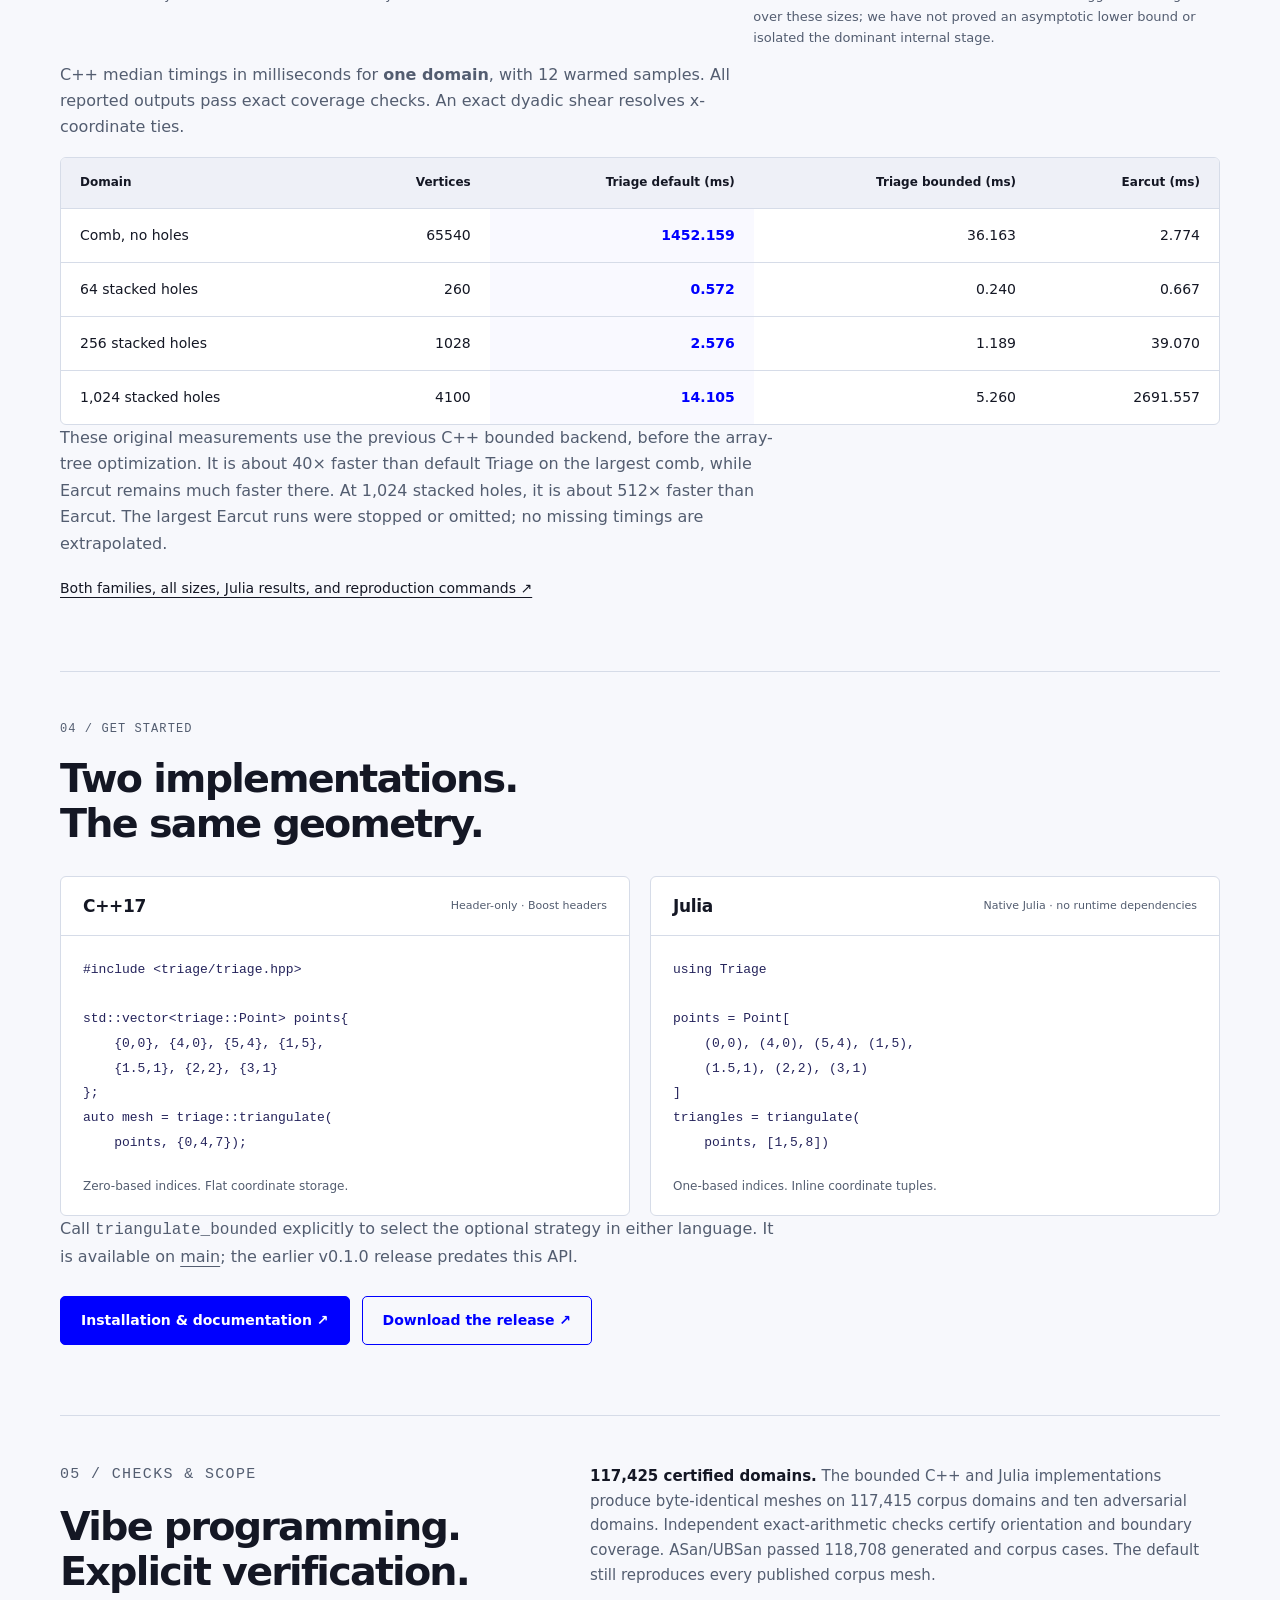
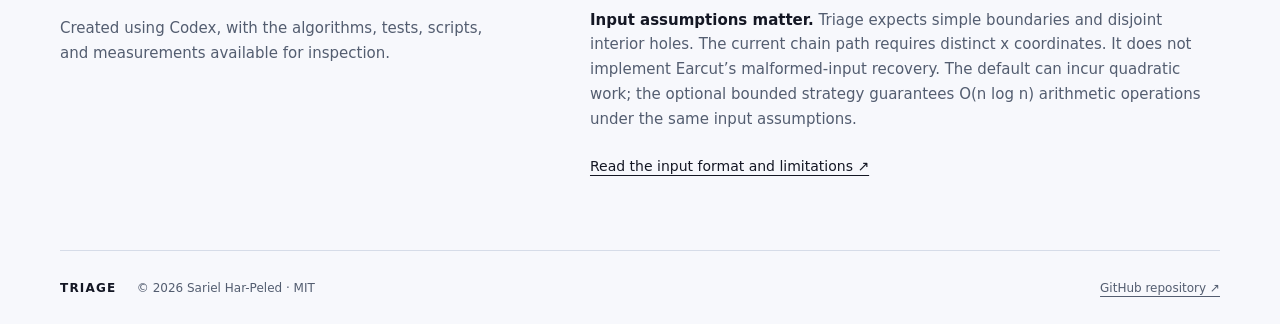
==== commit 5ede80ae: "Use a preallocated AVL status for bounded C++ triangulation" ====
--- a/docs/index.html
+++ b/docs/index.html
@@ -247,7 +247,7 @@
           <article><span class="method-number">03</span><h3>Larger inputs</h3><p>Sweep monotone chains, insert diagonals between original vertices, and triangulate compact boundary ranges.</p></article>
         </div>
         <p class="section-link"><a href="https://github.com/sarielhp/triage/blob/main/docs/algorithm.md">Read how chain-monotone triangulation works ↗</a></p>
-        <p class="lead">Also available in C++ and Julia: <code>triangulate_bounded</code>, a separate strategy with an O(n log n) worst-case time bound. It uses a balanced sweep status and sorted endpoint directions. It was 1.7–1.9× slower than the default on our C++ geographic batches, but substantially faster on adversarial inputs. The default stays unchanged. <a href="https://github.com/sarielhp/triage/blob/main/docs/bounded.md">Algorithm and comparison ↗</a></p>
+        <p class="lead">Also available in C++ and Julia: <code>triangulate_bounded</code>, a separate strategy with an O(n log n) worst-case time bound. It uses a balanced sweep status and sorted endpoint directions. The C++ version now combines Triage's chains with a BCG-style preallocated AVL tree: about 9% less time on large geographic rings and 39% less on the largest comb than the previous bounded backend. Julia's corresponding experiment was mixed, so its public backend stays unchanged. <a href="https://github.com/sarielhp/triage/blob/main/results/2026-11-15-array-status/README.md">Measurements ↗</a> · <a href="https://github.com/sarielhp/triage/blob/main/docs/bounded.md">Algorithm ↗</a></p>
       </section>
       <section id="results" class="section" aria-labelledby="results-title">
         <div class="section-heading"><p class="eyebrow">02 / THE MEASUREMENTS</p><h2 id="results-title">Measured, with the<br>data to reproduce it.</h2></div>
@@ -273,7 +273,7 @@
 <tr><th scope="row">64 stacked holes</th><td>260</td><td>0.572</td><td>0.240</td><td>0.667</td></tr>
 <tr><th scope="row">256 stacked holes</th><td>1028</td><td>2.576</td><td>1.189</td><td>39.070</td></tr>
 <tr><th scope="row">1,024 stacked holes</th><td>4100</td><td>14.105</td><td>5.260</td><td>2691.557</td></tr></tbody></table></div>
-        <p class="lead">The bounded variant is about 40× faster than default Triage on the largest comb, while Earcut remains much faster there. At 1,024 stacked holes, bounded Triage is about 512× faster than Earcut. The largest Earcut runs were stopped or omitted; no missing timings are extrapolated.</p>
+        <p class="lead">These original measurements use the previous C++ bounded backend, before the array-tree optimization. It is about 40× faster than default Triage on the largest comb, while Earcut remains much faster there. At 1,024 stacked holes, it is about 512× faster than Earcut. The largest Earcut runs were stopped or omitted; no missing timings are extrapolated.</p>
         <a class="text-link" href="https://github.com/sarielhp/triage#worst-case-inputs">Both families, all sizes, Julia results, and reproduction commands ↗</a>
       </section>
       <section id="start" class="section" aria-labelledby="start-title">
